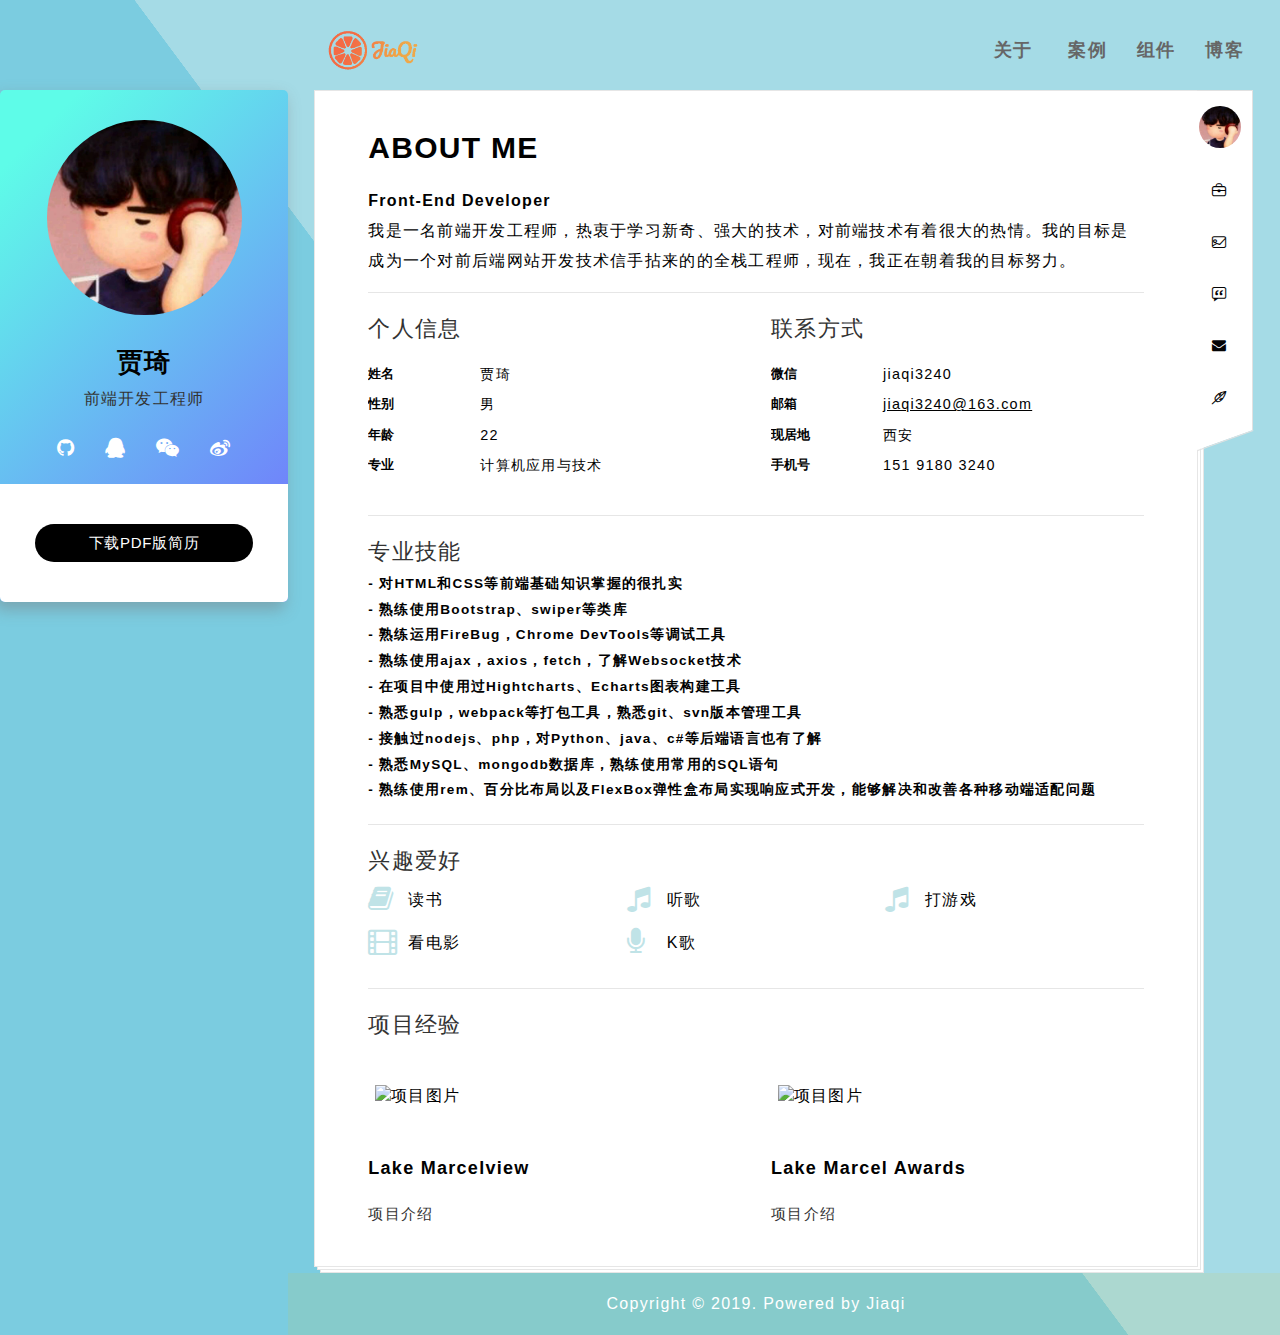
==== index.html @ e9868c12 "first commit" ====
<!DOCTYPE html>
<html lang="en" class="ace ace-card-on ace-tab-nav-on ace-main-nav-on ace-sidebar-on" data-theme-color="#c0e3e7">

<head>
  <meta charset="utf-8">
  <meta http-equiv="X-UA-Compatible" content="IE=edge">
  <meta name="viewport" content="width=device-width, initial-scale=1">
  <title>HomePage</title>
  <meta name="description" content="个人网站">
  <link rel="shortcut icon" href="./img/favicon.ico">


  <!-- Icon Fonts -->
  <link href="fonts/icomoon/style.css" rel="stylesheet">
  <link rel="stylesheet" href="./css/font-awesome.min.css">

  <!-- Styles -->
  <!-- <link href="js/plugins/highlight/solarized-light.css" rel="stylesheet"> -->
  <link href="./css/style.css" rel="stylesheet">

  <!-- Modernizer -->
  <!-- <script type="text/javascript" src="js/vendor/modernizr-3.3.1.min.js"></script> -->
</head>

<body>
  <div class="ace-wrapper">
    <header id="ace-header" class="ace-container-shift ace-logo-in ace-head-boxed ace-nav-right">
      <div class="ace-head-inner">
        <div class="ace-head-container ace-container">
          <div class="ace-head-row">
            <div id="ace-head-col1" class="ace-head-col text-left fontw">
              <a id="ace-logo" class="ace-logo" href="index.html">
                <img src="img/logoko-ora.png" alt="ace resume">
              </a>
            </div>

            <div id="ace-head-col2" class="ace-head-col text-right">
              <div class="ace-nav-container ace-container hidden-sm hidden-xs">
                <nav id="ace-main-nav">
                  <ul class="clear-list">
                    <li><a href="index.html">关于</a></li>
                    <li><a href="##">案例</a>
                    <li><a href="##">组件</a>
                    <li><a href="https://jiaiqi.github.io">博客</a></li>
                  </ul>
                </nav>
              </div>
            </div>

            <!-- <div id="ace-head-col3" class="ace-head-col text-right">
              <button id="ace-sidebar-btn" class="btn btn-icon btn-light btn-shade">
                <span class="ace-icon ace-icon-side-bar-icon"></span>
              </button>
            </div> -->
          </div>
        </div><!-- .ace-container -->
      </div><!-- .ace-head-inner -->
    </header><!-- #ace-header -->


    <article id="ace-card" class="ace-card bg-primary">
      <div class="ace-card-inner text-center">
        <img class="avatar avatar-195" src="img/uploads/avatar/avatar.jpg" width="195" height="195" alt="头像">
        <h1>贾琦</h1>
        <p class="text-muted">前端开发工程师</p>
        <ul class="ace-social clear-list">
          <li><a><i class="fa fa-github fa-lg"></i></a></li>
          <li><a><i class="fa fa-qq fa-lg"></i></a></li>
          <li><a><i class="fa fa-weixin fa-lg"></i></a></li>

          <li><a><i class="fa fa-weibo fa-lg"></i></a></li>
        </ul>
      </div>

      <footer class="ace-card-footer">
        <a class="btn btn-lg btn-block btn-thin btn-upper " href="#">下载PDF版简历</a>
      </footer>
    </article><!-- #ace-card -->

    <div id="ace-content" class="ace-container-shift">
      <div class="ace-container">
        <div id="ace-nav-wrap" class="hidden-sm hidden-xs">
          <div class="ace-nav-cont">
            <div id="ace-nav-scroll">
              <nav id="ace-nav" class="ace-nav">
                <ul class="clear-list">
                  <li>
                    <a href="index.html" data-tooltip="Home"><img class="avatar avatar-42"
                        src="img/uploads/avatar/avatar.jpg" alt=""></a>
                  </li>
                  <li>
                    <a href="experience.html" data-tooltip="Experience"><span
                        class="ace-icon ace-icon-experience"></span></a>
                  </li>
                  <li>
                    <a href="portfolio.html" data-tooltip="Portfolio"><span
                        class="ace-icon ace-icon-portfolio"></span></a>
                  </li>
                  <li>
                    <a href="testimonials.html" data-tooltip="References"><span
                        class="ace-icon ace-icon-references"></span></a>
                  </li>
                  <li>
                    <a href="contact.html" data-tooltip="Contact"><span class="ace-icon ace-icon-contact"></span></a>
                  </li>
                  <li>
                    <a href="category.html" data-tooltip="Blog"><span class="ace-icon ace-icon-blog"></span></a>
                  </li>
                </ul>
              </nav>
            </div>

            <div id="ace-nav-tools" class="hidden">
              <span class="ace-icon ace-icon-dots-three-horizontal"></span>

              <button id="ace-nav-arrow" class="clear-btn">
                <span class="ace-icon ace-icon-chevron-thin-down"></span>
              </button>
            </div>
          </div>
          <div class="ace-nav-btm"></div>
        </div><!-- .ace-nav-wrap -->

        <div class="ace-paper-stock">
          <main class="ace-paper clearfix">
            <div class="ace-paper-cont clear-mrg">

              <!-- START: PAGE CONTENT -->
              <div class="padd-box clear-mrg">
                <section class="section brd-btm">
                  <div class="row">
                    <div class="col-sm-12 clear-mrg text-box">
                      <h2 class="title-lg text-upper">About Me</h2>

                      <p><b>Front-End Developer</b><br>
                        我是一名前端开发工程师，热衷于学习新奇、强大的技术，对前端技术有着很大的热情。我的目标是成为一个对前后端网站开发技术信手拈来的的全栈工程师，现在，我正在朝着我的目标努力。</p>

                      <!-- <p class="text-right">
                        <img src="img/uploads/signature.png" alt="">
                    </p> -->
                    </div>
                  </div>
                </section><!-- .section -->

                <section class="section brd-btm">
                  <div class="row">
                    <div class="col-sm-6 ">
                      <h2 class="title-thin text-muted">个人信息</h2>
                      <dl class="dl-horizontal clear-mrg">
                        <dt class="text-upper">姓名</dt>
                        <dd>贾琦</dd>
                        <dt class="text-upper">性别</dt>
                        <dd>男</dd>
                        <dt class="text-upper">年龄</dt>
                        <dd>22</dd>
                        <dt class="text-upper">专业</dt>
                        <dd>计算机应用与技术</dd>
                      </dl>
                    </div><!-- .col-sm-6 -->
                    <div class="col-sm-6 clear-mrg">
                      <h2 class="title-thin text-muted">联系方式</h2>
                      <dl class="dl-horizontal clear-mrg">
                        <dt class="text-upper">微信</dt>
                        <dd>jiaqi3240</dd>
                        <dt class="text-upper">邮箱</dt>
                        <dd><a href="mailto:jiaqi3240@163.com">jiaqi3240@163.com</a></dd>
                        <dt class="text-upper">现居地</dt>
                        <dd>西安</dd>
                        <dt class="text-upper">手机号</dt>
                        <dd>151 9180 3240</dd>
                      </dl>
                    </div>
                  </div><!-- .row -->
                </section><!-- .section -->

                <section class="section brd-btm">
                  <div class="row">
                    <div class="col-sm-12 clear-mrg">
                      <h2 class="title-thin text-muted">专业技能</h2>
                      <div class="row">
                        <div class="col-xs-12">
                          <strong class="progress-title">- 对HTML和CSS等前端基础知识掌握的很扎实</strong>
                        </div><!-- .col-xs-4 -->
                        <div class="col-xs-12">
                          <strong class="progress-title">- 熟练使用Bootstrap、swiper等类库</strong>
                        </div><!-- .col-xs-4 -->
                        <div class="col-xs-12">
                          <strong class="progress-title">- 熟练运用FireBug，Chrome DevTools等调试工具</strong>
                        </div><!-- .col-xs-4 -->
                        <div class="col-xs-12">
                          <strong class="progress-title">- 熟练使用ajax，axios，fetch，了解Websocket技术</strong>
                        </div><!-- .col-xs-4 -->
                        <div class="col-xs-12">
                          <strong class="progress-title">- 在项目中使用过Hightcharts、Echarts图表构建工具</strong>
                        </div><!-- .col-xs-4 -->
                        <div class="col-xs-12">
                          <strong class="progress-title">- 熟悉gulp，webpack等打包工具，熟悉git、svn版本管理工具</strong>
                        </div><!-- .col-xs-4 -->
                        <div class="col-xs-12">
                          <strong class="progress-title">- 接触过nodejs、php，对Python、java、c#等后端语言也有了解</strong>
                        </div><!-- .col-xs-4 -->
                        <div class="col-xs-12">
                          <strong class="progress-title">- 熟悉MySQL、mongodb数据库，熟练使用常用的SQL语句</strong>
                        </div><!-- .col-xs-4 -->
                        <div class="col-xs-12">
                          <strong class="progress-title">- 熟练使用rem、百分比布局以及FlexBox弹性盒布局实现响应式开发，能够解决和改善各种移动端适配问题</strong>
                        </div><!-- .col-xs-4 -->

                      </div><!-- .row -->
                    </div><!-- .col-sm-6 -->
                </section><!-- .section -->

                <section class="section brd-btm">
                  <div class="row">
                    <div class="col-sm-12 clear-mrg">
                      <h2 class="title-thin text-muted">兴趣爱好</h2>
                      <ul class="icon-list icon-list-col3 clearfix">
                        <li><i class="fa fa-book" aria-hidden="true"></i> 读书</li>
                        <li><i class="fa fa-music" aria-hidden="true"></i>听歌</li>
                        <li><i class="fa fa-music" aria-hidden="true"></i>打游戏</li>
                        <li><i class="fa fa-film" aria-hidden="true"></i>看电影</li>
                        <li><i class="fa fa-microphone" aria-hidden="true"></i>K歌</li>
                      </ul>
                    </div>
                  </div>
                </section><!-- .section -->
                <section class="section">
                  <h2 class="title-thin text-muted">项目经验</h2>
                  <div class="row">
                    <div class="col-sm-6 clear-mrg">
                      <div class="award-box">
                        <figure class="award-img">
                          <img src="" alt="项目图片">
                        </figure>
                        <h3 class="award-title">Lake Marcelview</h3>
                        <div class="award-text text-muted clear-mrg">
                          <p>项目介绍</p>
                        </div>
                      </div>
                    </div><!-- .col-sm-6 -->
                    <div class="col-sm-6 clear-mrg">
                      <div class="award-box">
                        <figure class="award-img">
                          <img src="" alt="项目图片">
                        </figure>

                        <h3 class="award-title">Lake Marcel Awards</h3>

                        <div class="award-text text-muted clear-mrg">
                          <p>项目介绍</p>
                        </div>
                      </div>
                    </div><!-- .col-sm-6 -->
                  </div><!-- .row -->
                </section><!-- .section -->
              </div><!-- .padd-box -->
              <!-- END: PAGE CONTENT -->

            </div><!-- .ace-paper-cont -->
          </main><!-- .ace-paper -->
        </div><!-- .ace-paper-stock -->

      </div><!-- .ace-container -->
    </div><!-- #ace-content -->

    <footer id="ace-footer" class="ace-container-shift">
      <div class="ace-container">
        <div class="ace-footer-cont clear-mrg">
          <p class="text-center">Copyright &copy; 2019. Powered by Jiaqi</p>
        </div>
      </div><!-- .ace-container -->
    </footer><!-- #ace-footer -->

  </div><!-- .ace-wrapper -->
</body>

</html>
---- fonts/icomoon/style.css ----
@font-face {
  font-family: 'icomoon';
  src:
    url('fonts/icomoon.ttf?ngfxmq') format('truetype'),
    url('fonts/icomoon.woff?ngfxmq') format('woff'),
    url('fonts/icomoon.svg?ngfxmq#icomoon') format('svg');
  font-weight: normal;
  font-style: normal;
}

.ace-icon {
  /* use !important to prevent issues with browser extensions that change fonts */
  font-family: 'icomoon' !important;
  speak: none;
  font-style: normal;
  font-weight: normal;
  font-variant: normal;
  text-transform: none;
  line-height: 1;

  /* Better Font Rendering =========== */
  -webkit-font-smoothing: antialiased;
  -moz-osx-font-smoothing: grayscale;
}

.ace-icon-quote:before {
  content: "\e90a";
}
.ace-icon-side-bar-icon:before {
  content: "\e900";
}
.ace-icon-references:before {
  content: "\e901";
}
.ace-icon-portfolio:before {
  content: "\e902";
}
.ace-icon-experience:before {
  content: "\e903";
}
.ace-icon-contact:before {
  content: "\e904";
}
.ace-icon-blog:before {
  content: "\e905";
}
.ace-icon-arrow-page-up:before {
  content: "\e906";
}
.ace-icon-about:before {
  content: "\e907";
}
.ace-icon-chevron-thin-down:before {
  content: "\e908";
}
.ace-icon-dots-three-horizontal:before {
  content: "\e909";
}
.ace-icon-asterisk:before {
  content: "\f069";
}
.ace-icon-plus:before {
  content: "\f067";
}
.ace-icon-question:before {
  content: "\f128";
}
.ace-icon-minus:before {
  content: "\f068";
}
.ace-icon-glass:before {
  content: "\f000";
}
.ace-icon-music:before {
  content: "\f001";
}
.ace-icon-search:before {
  content: "\f002";
}
.ace-icon-envelope-o:before {
  content: "\f003";
}
.ace-icon-heart:before {
  content: "\f004";
}
.ace-icon-star:before {
  content: "\f005";
}
.ace-icon-star-o:before {
  content: "\f006";
}
.ace-icon-user:before {
  content: "\f007";
}
.ace-icon-film:before {
  content: "\f008";
}
.ace-icon-th-large:before {
  content: "\f009";
}
.ace-icon-th:before {
  content: "\f00a";
}
.ace-icon-th-list:before {
  content: "\f00b";
}
.ace-icon-check:before {
  content: "\f00c";
}
.ace-icon-close:before {
  content: "\f00d";
}
.ace-icon-search-plus:before {
  content: "\f00e";
}
.ace-icon-search-minus:before {
  content: "\f010";
}
.ace-icon-power-off:before {
  content: "\f011";
}
.ace-icon-signal:before {
  content: "\f012";
}
.ace-icon-gear:before {
  content: "\f013";
}
.ace-icon-trash-o:before {
  content: "\f014";
}
.ace-icon-home:before {
  content: "\f015";
}
.ace-icon-file-o:before {
  content: "\f016";
}
.ace-icon-clock-o:before {
  content: "\f017";
}
.ace-icon-road:before {
  content: "\f018";
}
.ace-icon-download:before {
  content: "\f019";
}
.ace-icon-arrow-circle-o-down:before {
  content: "\f01a";
}
.ace-icon-arrow-circle-o-up:before {
  content: "\f01b";
}
.ace-icon-inbox:before {
  content: "\f01c";
}
.ace-icon-play-circle-o:before {
  content: "\f01d";
}
.ace-icon-repeat:before {
  content: "\f01e";
}
.ace-icon-refresh:before {
  content: "\f021";
}
.ace-icon-list-alt:before {
  content: "\f022";
}
.ace-icon-lock:before {
  content: "\f023";
}
.ace-icon-flag:before {
  content: "\f024";
}
.ace-icon-headphones:before {
  content: "\f025";
}
.ace-icon-volume-off:before {
  content: "\f026";
}
.ace-icon-volume-down:before {
  content: "\f027";
}
.ace-icon-volume-up:before {
  content: "\f028";
}
.ace-icon-qrcode:before {
  content: "\f029";
}
.ace-icon-barcode:before {
  content: "\f02a";
}
.ace-icon-tag:before {
  content: "\f02b";
}
.ace-icon-tags:before {
  content: "\f02c";
}
.ace-icon-book:before {
  content: "\f02d";
}
.ace-icon-bookmark:before {
  content: "\f02e";
}
.ace-icon-print:before {
  content: "\f02f";
}
.ace-icon-camera:before {
  content: "\f030";
}
.ace-icon-font:before {
  content: "\f031";
}
.ace-icon-bold:before {
  content: "\f032";
}
.ace-icon-italic:before {
  content: "\f033";
}
.ace-icon-text-height:before {
  content: "\f034";
}
.ace-icon-text-width:before {
  content: "\f035";
}
.ace-icon-align-left:before {
  content: "\f036";
}
.ace-icon-align-center:before {
  content: "\f037";
}
.ace-icon-align-right:before {
  content: "\f038";
}
.ace-icon-align-justify:before {
  content: "\f039";
}
.ace-icon-list:before {
  content: "\f03a";
}
.ace-icon-dedent:before {
  content: "\f03b";
}
.ace-icon-outdent:before {
  content: "\f03b";
}
.ace-icon-indent:before {
  content: "\f03c";
}
.ace-icon-video-camera:before {
  content: "\f03d";
}
.ace-icon-image:before {
  content: "\f03e";
}
.ace-icon-pencil:before {
  content: "\f040";
}
.ace-icon-map-marker:before {
  content: "\f041";
}
.ace-icon-adjust:before {
  content: "\f042";
}
.ace-icon-tint:before {
  content: "\f043";
}
.ace-icon-edit:before {
  content: "\f044";
}
.ace-icon-share-square-o:before {
  content: "\f045";
}
.ace-icon-check-square-o:before {
  content: "\f046";
}
.ace-icon-arrows:before {
  content: "\f047";
}
.ace-icon-step-backward:before {
  content: "\f048";
}
.ace-icon-fast-backward:before {
  content: "\f049";
}
.ace-icon-backward:before {
  content: "\f04a";
}
.ace-icon-play:before {
  content: "\f04b";
}
.ace-icon-pause:before {
  content: "\f04c";
}
.ace-icon-stop:before {
  content: "\f04d";
}
.ace-icon-forward:before {
  content: "\f04e";
}
.ace-icon-fast-forward:before {
  content: "\f050";
}
.ace-icon-step-forward:before {
  content: "\f051";
}
.ace-icon-eject:before {
  content: "\f052";
}
.ace-icon-chevron-left:before {
  content: "\f053";
}
.ace-icon-chevron-right:before {
  content: "\f054";
}
.ace-icon-plus-circle:before {
  content: "\f055";
}
.ace-icon-minus-circle:before {
  content: "\f056";
}
.ace-icon-times-circle:before {
  content: "\f057";
}
.ace-icon-check-circle:before {
  content: "\f058";
}
.ace-icon-question-circle:before {
  content: "\f059";
}
.ace-icon-info-circle:before {
  content: "\f05a";
}
.ace-icon-crosshairs:before {
  content: "\f05b";
}
.ace-icon-times-circle-o:before {
  content: "\f05c";
}
.ace-icon-check-circle-o:before {
  content: "\f05d";
}
.ace-icon-ban:before {
  content: "\f05e";
}
.ace-icon-arrow-left:before {
  content: "\f060";
}
.ace-icon-arrow-right:before {
  content: "\f061";
}
.ace-icon-arrow-up:before {
  content: "\f062";
}
.ace-icon-arrow-down:before {
  content: "\f063";
}
.ace-icon-mail-forward:before {
  content: "\f064";
}
.ace-icon-expand:before {
  content: "\f065";
}
.ace-icon-compress:before {
  content: "\f066";
}
.ace-icon-exclamation-circle:before {
  content: "\f06a";
}
.ace-icon-gift:before {
  content: "\f06b";
}
.ace-icon-leaf:before {
  content: "\f06c";
}
.ace-icon-fire:before {
  content: "\f06d";
}
.ace-icon-eye:before {
  content: "\f06e";
}
.ace-icon-eye-slash:before {
  content: "\f070";
}
.ace-icon-warning:before {
  content: "\f071";
}
.ace-icon-plane:before {
  content: "\f072";
}
.ace-icon-calendar:before {
  content: "\f073";
}
.ace-icon-random:before {
  content: "\f074";
}
.ace-icon-comment:before {
  content: "\f075";
}
.ace-icon-magnet:before {
  content: "\f076";
}
.ace-icon-chevron-up:before {
  content: "\f077";
}
.ace-icon-chevron-down:before {
  content: "\f078";
}
.ace-icon-retweet:before {
  content: "\f079";
}
.ace-icon-shopping-cart:before {
  content: "\f07a";
}
.ace-icon-folder:before {
  content: "\f07b";
}
.ace-icon-folder-open:before {
  content: "\f07c";
}
.ace-icon-arrows-v:before {
  content: "\f07d";
}
.ace-icon-arrows-h:before {
  content: "\f07e";
}
.ace-icon-bar-chart:before {
  content: "\f080";
}
.ace-icon-twitter-square:before {
  content: "\f081";
}
.ace-icon-facebook-square:before {
  content: "\f082";
}
.ace-icon-camera-retro:before {
  content: "\f083";
}
.ace-icon-key:before {
  content: "\f084";
}
.ace-icon-cogs:before {
  content: "\f085";
}
.ace-icon-comments:before {
  content: "\f086";
}
.ace-icon-thumbs-o-up:before {
  content: "\f087";
}
.ace-icon-thumbs-o-down:before {
  content: "\f088";
}
.ace-icon-star-half:before {
  content: "\f089";
}
.ace-icon-heart-o:before {
  content: "\f08a";
}
.ace-icon-sign-out:before {
  content: "\f08b";
}
.ace-icon-linkedin-square:before {
  content: "\f08c";
}
.ace-icon-thumb-tack:before {
  content: "\f08d";
}
.ace-icon-external-link:before {
  content: "\f08e";
}
.ace-icon-sign-in:before {
  content: "\f090";
}
.ace-icon-trophy:before {
  content: "\f091";
}
.ace-icon-github-square:before {
  content: "\f092";
}
.ace-icon-upload:before {
  content: "\f093";
}
.ace-icon-lemon-o:before {
  content: "\f094";
}
.ace-icon-phone:before {
  content: "\f095";
}
.ace-icon-square-o:before {
  content: "\f096";
}
.ace-icon-bookmark-o:before {
  content: "\f097";
}
.ace-icon-phone-square:before {
  content: "\f098";
}
.ace-icon-twitter:before {
  content: "\f099";
}
.ace-icon-facebook:before {
  content: "\f09a";
}
.ace-icon-github:before {
  content: "\f09b";
}
.ace-icon-unlock:before {
  content: "\f09c";
}
.ace-icon-credit-card:before {
  content: "\f09d";
}
.ace-icon-feed:before {
  content: "\f09e";
}
.ace-icon-rss:before {
  content: "\f09e";
}
.ace-icon-hdd-o:before {
  content: "\f0a0";
}
.ace-icon-bullhorn:before {
  content: "\f0a1";
}
.ace-icon-bell-o:before {
  content: "\f0a2";
}
.ace-icon-certificate:before {
  content: "\f0a3";
}
.ace-icon-hand-o-right:before {
  content: "\f0a4";
}
.ace-icon-hand-o-left:before {
  content: "\f0a5";
}
.ace-icon-hand-o-up:before {
  content: "\f0a6";
}
.ace-icon-hand-o-down:before {
  content: "\f0a7";
}
.ace-icon-arrow-circle-left:before {
  content: "\f0a8";
}
.ace-icon-arrow-circle-right:before {
  content: "\f0a9";
}
.ace-icon-arrow-circle-up:before {
  content: "\f0aa";
}
.ace-icon-arrow-circle-down:before {
  content: "\f0ab";
}
.ace-icon-globe:before {
  content: "\f0ac";
}
.ace-icon-wrench:before {
  content: "\f0ad";
}
.ace-icon-tasks:before {
  content: "\f0ae";
}
.ace-icon-filter:before {
  content: "\f0b0";
}
.ace-icon-briefcase:before {
  content: "\f0b1";
}
.ace-icon-arrows-alt:before {
  content: "\f0b2";
}
.ace-icon-group:before {
  content: "\f0c0";
}
.ace-icon-chain:before {
  content: "\f0c1";
}
.ace-icon-cloud:before {
  content: "\f0c2";
}
.ace-icon-flask:before {
  content: "\f0c3";
}
.ace-icon-cut:before {
  content: "\f0c4";
}
.ace-icon-copy:before {
  content: "\f0c5";
}
.ace-icon-paperclip:before {
  content: "\f0c6";
}
.ace-icon-save:before {
  content: "\f0c7";
}
.ace-icon-square:before {
  content: "\f0c8";
}
.ace-icon-bars:before {
  content: "\f0c9";
}
.ace-icon-list-ul:before {
  content: "\f0ca";
}
.ace-icon-list-ol:before {
  content: "\f0cb";
}
.ace-icon-strikethrough:before {
  content: "\f0cc";
}
.ace-icon-underline:before {
  content: "\f0cd";
}
.ace-icon-table:before {
  content: "\f0ce";
}
.ace-icon-magic:before {
  content: "\f0d0";
}
.ace-icon-truck:before {
  content: "\f0d1";
}
.ace-icon-pinterest:before {
  content: "\f0d2";
}
.ace-icon-pinterest-square:before {
  content: "\f0d3";
}
.ace-icon-google-plus-square:before {
  content: "\f0d4";
}
.ace-icon-google-plus:before {
  content: "\f0d5";
}
.ace-icon-money:before {
  content: "\f0d6";
}
.ace-icon-caret-down:before {
  content: "\f0d7";
}
.ace-icon-caret-up:before {
  content: "\f0d8";
}
.ace-icon-caret-left:before {
  content: "\f0d9";
}
.ace-icon-caret-right:before {
  content: "\f0da";
}
.ace-icon-columns:before {
  content: "\f0db";
}
.ace-icon-sort:before {
  content: "\f0dc";
}
.ace-icon-sort-down:before {
  content: "\f0dd";
}
.ace-icon-sort-asc:before {
  content: "\f0de";
}
.ace-icon-sort-up:before {
  content: "\f0de";
}
.ace-icon-envelope:before {
  content: "\f0e0";
}
.ace-icon-linkedin:before {
  content: "\f0e1";
}
.ace-icon-rotate-left:before {
  content: "\f0e2";
}
.ace-icon-gavel:before {
  content: "\f0e3";
}
.ace-icon-dashboard:before {
  content: "\f0e4";
}
.ace-icon-comment-o:before {
  content: "\f0e5";
}
.ace-icon-comments-o:before {
  content: "\f0e6";
}
.ace-icon-flash:before {
  content: "\f0e7";
}
.ace-icon-sitemap:before {
  content: "\f0e8";
}
.ace-icon-umbrella:before {
  content: "\f0e9";
}
.ace-icon-clipboard:before {
  content: "\f0ea";
}
.ace-icon-paste:before {
  content: "\f0ea";
}
.ace-icon-lightbulb-o:before {
  content: "\f0eb";
}
.ace-icon-exchange:before {
  content: "\f0ec";
}
.ace-icon-cloud-download:before {
  content: "\f0ed";
}
.ace-icon-cloud-upload:before {
  content: "\f0ee";
}
.ace-icon-user-md:before {
  content: "\f0f0";
}
.ace-icon-stethoscope:before {
  content: "\f0f1";
}
.ace-icon-suitcase:before {
  content: "\f0f2";
}
.ace-icon-bell:before {
  content: "\f0f3";
}
.ace-icon-coffee:before {
  content: "\f0f4";
}
.ace-icon-cutlery:before {
  content: "\f0f5";
}
.ace-icon-file-text-o:before {
  content: "\f0f6";
}
.ace-icon-building-o:before {
  content: "\f0f7";
}
.ace-icon-hospital-o:before {
  content: "\f0f8";
}
.ace-icon-ambulance:before {
  content: "\f0f9";
}
.ace-icon-medkit:before {
  content: "\f0fa";
}
.ace-icon-fighter-jet:before {
  content: "\f0fb";
}
.ace-icon-beer:before {
  content: "\f0fc";
}
.ace-icon-h-square:before {
  content: "\f0fd";
}
.ace-icon-plus-square:before {
  content: "\f0fe";
}
.ace-icon-angle-double-left:before {
  content: "\f100";
}
.ace-icon-angle-double-right:before {
  content: "\f101";
}
.ace-icon-angle-double-up:before {
  content: "\f102";
}
.ace-icon-angle-double-down:before {
  content: "\f103";
}
.ace-icon-angle-left:before {
  content: "\f104";
}
.ace-icon-angle-right:before {
  content: "\f105";
}
.ace-icon-angle-up:before {
  content: "\f106";
}
.ace-icon-angle-down:before {
  content: "\f107";
}
.ace-icon-desktop:before {
  content: "\f108";
}
.ace-icon-laptop:before {
  content: "\f109";
}
.ace-icon-tablet:before {
  content: "\f10a";
}
.ace-icon-mobile:before {
  content: "\f10b";
}
.ace-icon-mobile-phone:before {
  content: "\f10b";
}
.ace-icon-circle-o:before {
  content: "\f10c";
}
.ace-icon-quote-left:before {
  content: "\f10d";
}
.ace-icon-quote-right:before {
  content: "\f10e";
}
.ace-icon-spinner:before {
  content: "\f110";
}
.ace-icon-circle:before {
  content: "\f111";
}
.ace-icon-mail-reply:before {
  content: "\f112";
}
.ace-icon-reply:before {
  content: "\f112";
}
.ace-icon-github-alt:before {
  content: "\f113";
}
.ace-icon-folder-o:before {
  content: "\f114";
}
.ace-icon-folder-open-o:before {
  content: "\f115";
}
.ace-icon-smile-o:before {
  content: "\f118";
}
.ace-icon-frown-o:before {
  content: "\f119";
}
.ace-icon-meh-o:before {
  content: "\f11a";
}
.ace-icon-gamepad:before {
  content: "\f11b";
}
.ace-icon-keyboard-o:before {
  content: "\f11c";
}
.ace-icon-flag-o:before {
  content: "\f11d";
}
.ace-icon-flag-checkered:before {
  content: "\f11e";
}
.ace-icon-terminal:before {
  content: "\f120";
}
.ace-icon-code:before {
  content: "\f121";
}
.ace-icon-mail-reply-all:before {
  content: "\f122";
}
.ace-icon-star-half-empty:before {
  content: "\f123";
}
.ace-icon-location-arrow:before {
  content: "\f124";
}
.ace-icon-crop:before {
  content: "\f125";
}
.ace-icon-code-fork:before {
  content: "\f126";
}
.ace-icon-chain-broken:before {
  content: "\f127";
}
.ace-icon-info:before {
  content: "\f129";
}
.ace-icon-exclamation:before {
  content: "\f12a";
}
.ace-icon-superscript:before {
  content: "\f12b";
}
.ace-icon-subscript:before {
  content: "\f12c";
}
.ace-icon-eraser:before {
  content: "\f12d";
}
.ace-icon-puzzle-piece:before {
  content: "\f12e";
}
.ace-icon-microphone:before {
  content: "\f130";
}
.ace-icon-microphone-slash:before {
  content: "\f131";
}
.ace-icon-shield:before {
  content: "\f132";
}
.ace-icon-calendar-o:before {
  content: "\f133";
}
.ace-icon-fire-extinguisher:before {
  content: "\f134";
}
.ace-icon-rocket:before {
  content: "\f135";
}
.ace-icon-maxcdn:before {
  content: "\f136";
}
.ace-icon-chevron-circle-left:before {
  content: "\f137";
}
.ace-icon-chevron-circle-right:before {
  content: "\f138";
}
.ace-icon-chevron-circle-up:before {
  content: "\f139";
}
.ace-icon-chevron-circle-down:before {
  content: "\f13a";
}
.ace-icon-html5:before {
  content: "\f13b";
}
.ace-icon-css3:before {
  content: "\f13c";
}
.ace-icon-anchor:before {
  content: "\f13d";
}
.ace-icon-unlock-alt:before {
  content: "\f13e";
}
.ace-icon-bullseye:before {
  content: "\f140";
}
.ace-icon-ellipsis-h:before {
  content: "\f141";
}
.ace-icon-ellipsis-v:before {
  content: "\f142";
}
.ace-icon-rss-square:before {
  content: "\f143";
}
.ace-icon-play-circle:before {
  content: "\f144";
}
.ace-icon-ticket:before {
  content: "\f145";
}
.ace-icon-minus-square:before {
  content: "\f146";
}
.ace-icon-minus-square-o:before {
  content: "\f147";
}
.ace-icon-level-up:before {
  content: "\f148";
}
.ace-icon-level-down:before {
  content: "\f149";
}
.ace-icon-check-square:before {
  content: "\f14a";
}
.ace-icon-pencil-square:before {
  content: "\f14b";
}
.ace-icon-external-link-square:before {
  content: "\f14c";
}
.ace-icon-share-square:before {
  content: "\f14d";
}
.ace-icon-compass:before {
  content: "\f14e";
}
.ace-icon-caret-square-o-down:before {
  content: "\f150";
}
.ace-icon-toggle-down:before {
  content: "\f150";
}
.ace-icon-caret-square-o-up:before {
  content: "\f151";
}
.ace-icon-caret-square-o-right:before {
  content: "\f152";
}
.ace-icon-euro:before {
  content: "\f153";
}
.ace-icon-gbp:before {
  content: "\f154";
}
.ace-icon-dollar:before {
  content: "\f155";
}
.ace-icon-rupee:before {
  content: "\f156";
}
.ace-icon-cny:before {
  content: "\f157";
}
.ace-icon-rouble:before {
  content: "\f158";
}
.ace-icon-rub:before {
  content: "\f158";
}
.ace-icon-ruble:before {
  content: "\f158";
}
.ace-icon-won:before {
  content: "\f159";
}
.ace-icon-bitcoin:before {
  content: "\f15a";
}
.ace-icon-btc:before {
  content: "\f15a";
}
.ace-icon-file:before {
  content: "\f15b";
}
.ace-icon-file-text:before {
  content: "\f15c";
}
.ace-icon-sort-alpha-asc:before {
  content: "\f15d";
}
.ace-icon-sort-alpha-desc:before {
  content: "\f15e";
}
.ace-icon-sort-amount-asc:before {
  content: "\f160";
}
.ace-icon-sort-amount-desc:before {
  content: "\f161";
}
.ace-icon-sort-numeric-asc:before {
  content: "\f162";
}
.ace-icon-sort-numeric-desc:before {
  content: "\f163";
}
.ace-icon-thumbs-up:before {
  content: "\f164";
}
.ace-icon-thumbs-down:before {
  content: "\f165";
}
.ace-icon-youtube-square:before {
  content: "\f166";
}
.ace-icon-youtube:before {
  content: "\f167";
}
.ace-icon-xing:before {
  content: "\f168";
}
.ace-icon-xing-square:before {
  content: "\f169";
}
.ace-icon-youtube-play:before {
  content: "\f16a";
}
.ace-icon-dropbox:before {
  content: "\f16b";
}
.ace-icon-stack-overflow:before {
  content: "\f16c";
}
.ace-icon-instagram:before {
  content: "\f16d";
}
.ace-icon-flickr:before {
  content: "\f16e";
}
.ace-icon-adn:before {
  content: "\f170";
}
.ace-icon-bitbucket:before {
  content: "\f171";
}
.ace-icon-bitbucket-square:before {
  content: "\f172";
}
.ace-icon-tumblr:before {
  content: "\f173";
}
.ace-icon-tumblr-square:before {
  content: "\f174";
}
.ace-icon-long-arrow-down:before {
  content: "\f175";
}
.ace-icon-long-arrow-up:before {
  content: "\f176";
}
.ace-icon-long-arrow-left:before {
  content: "\f177";
}
.ace-icon-long-arrow-right:before {
  content: "\f178";
}
.ace-icon-apple:before {
  content: "\f179";
}
.ace-icon-windows:before {
  content: "\f17a";
}
.ace-icon-android:before {
  content: "\f17b";
}
.ace-icon-linux:before {
  content: "\f17c";
}
.ace-icon-dribbble:before {
  content: "\f17d";
}
.ace-icon-skype:before {
  content: "\f17e";
}
.ace-icon-foursquare:before {
  content: "\f180";
}
.ace-icon-trello:before {
  content: "\f181";
}
.ace-icon-female:before {
  content: "\f182";
}
.ace-icon-male:before {
  content: "\f183";
}
.ace-icon-gratipay:before {
  content: "\f184";
}
.ace-icon-sun-o:before {
  content: "\f185";
}
.ace-icon-moon-o:before {
  content: "\f186";
}
.ace-icon-archive:before {
  content: "\f187";
}
.ace-icon-bug:before {
  content: "\f188";
}
.ace-icon-vk:before {
  content: "\f189";
}
.ace-icon-weibo:before {
  content: "\f18a";
}
.ace-icon-renren:before {
  content: "\f18b";
}
.ace-icon-pagelines:before {
  content: "\f18c";
}
.ace-icon-stack-exchange:before {
  content: "\f18d";
}
.ace-icon-arrow-circle-o-right:before {
  content: "\f18e";
}
.ace-icon-arrow-circle-o-left:before {
  content: "\f190";
}
.ace-icon-toggle-left:before {
  content: "\f191";
}
.ace-icon-dot-circle-o:before {
  content: "\f192";
}
.ace-icon-wheelchair:before {
  content: "\f193";
}
.ace-icon-vimeo-square:before {
  content: "\f194";
}
.ace-icon-try:before {
  content: "\f195";
}
.ace-icon-plus-square-o:before {
  content: "\f196";
}
.ace-icon-space-shuttle:before {
  content: "\f197";
}
.ace-icon-slack:before {
  content: "\f198";
}
.ace-icon-envelope-square:before {
  content: "\f199";
}
.ace-icon-wordpress:before {
  content: "\f19a";
}
.ace-icon-openid:before {
  content: "\f19b";
}
.ace-icon-bank:before {
  content: "\f19c";
}
.ace-icon-graduation-cap:before {
  content: "\f19d";
}
.ace-icon-yahoo:before {
  content: "\f19e";
}
.ace-icon-google:before {
  content: "\f1a0";
}
.ace-icon-reddit:before {
  content: "\f1a1";
}
.ace-icon-reddit-square:before {
  content: "\f1a2";
}
.ace-icon-stumbleupon-circle:before {
  content: "\f1a3";
}
.ace-icon-stumbleupon:before {
  content: "\f1a4";
}
.ace-icon-delicious:before {
  content: "\f1a5";
}
.ace-icon-digg:before {
  content: "\f1a6";
}
.ace-icon-pied-piper-pp:before {
  content: "\f1a7";
}
.ace-icon-pied-piper-alt:before {
  content: "\f1a8";
}
.ace-icon-drupal:before {
  content: "\f1a9";
}
.ace-icon-joomla:before {
  content: "\f1aa";
}
.ace-icon-language:before {
  content: "\f1ab";
}
.ace-icon-fax:before {
  content: "\f1ac";
}
.ace-icon-building:before {
  content: "\f1ad";
}
.ace-icon-child:before {
  content: "\f1ae";
}
.ace-icon-paw:before {
  content: "\f1b0";
}
.ace-icon-spoon:before {
  content: "\f1b1";
}
.ace-icon-cube:before {
  content: "\f1b2";
}
.ace-icon-cubes:before {
  content: "\f1b3";
}
.ace-icon-behance:before {
  content: "\f1b4";
}
.ace-icon-behance-square:before {
  content: "\f1b5";
}
.ace-icon-steam:before {
  content: "\f1b6";
}
.ace-icon-steam-square:before {
  content: "\f1b7";
}
.ace-icon-recycle:before {
  content: "\f1b8";
}
.ace-icon-automobile:before {
  content: "\f1b9";
}
.ace-icon-car:before {
  content: "\f1b9";
}
.ace-icon-cab:before {
  content: "\f1ba";
}
.ace-icon-tree:before {
  content: "\f1bb";
}
.ace-icon-spotify:before {
  content: "\f1bc";
}
.ace-icon-deviantart:before {
  content: "\f1bd";
}
.ace-icon-soundcloud:before {
  content: "\f1be";
}
.ace-icon-database:before {
  content: "\f1c0";
}
.ace-icon-file-pdf-o:before {
  content: "\f1c1";
}
.ace-icon-file-word-o:before {
  content: "\f1c2";
}
.ace-icon-file-excel-o:before {
  content: "\f1c3";
}
.ace-icon-file-powerpoint-o:before {
  content: "\f1c4";
}
.ace-icon-file-image-o:before {
  content: "\f1c5";
}
.ace-icon-file-archive-o:before {
  content: "\f1c6";
}
.ace-icon-file-audio-o:before {
  content: "\f1c7";
}
.ace-icon-file-movie-o:before {
  content: "\f1c8";
}
.ace-icon-file-code-o:before {
  content: "\f1c9";
}
.ace-icon-vine:before {
  content: "\f1ca";
}
.ace-icon-codepen:before {
  content: "\f1cb";
}
.ace-icon-jsfiddle:before {
  content: "\f1cc";
}
.ace-icon-life-bouy:before {
  content: "\f1cd";
}
.ace-icon-circle-o-notch:before {
  content: "\f1ce";
}
.ace-icon-resistance:before {
  content: "\f1d0";
}
.ace-icon-empire:before {
  content: "\f1d1";
}
.ace-icon-git-square:before {
  content: "\f1d2";
}
.ace-icon-git:before {
  content: "\f1d3";
}
.ace-icon-hacker-news:before {
  content: "\f1d4";
}
.ace-icon-tencent-weibo:before {
  content: "\f1d5";
}
.ace-icon-qq:before {
  content: "\f1d6";
}
.ace-icon-wechat:before {
  content: "\f1d7";
}
.ace-icon-paper-plane:before {
  content: "\f1d8";
}
.ace-icon-paper-plane-o:before {
  content: "\f1d9";
}
.ace-icon-history:before {
  content: "\f1da";
}
.ace-icon-circle-thin:before {
  content: "\f1db";
}
.ace-icon-header:before {
  content: "\f1dc";
}
.ace-icon-paragraph:before {
  content: "\f1dd";
}
.ace-icon-sliders:before {
  content: "\f1de";
}
.ace-icon-share-alt:before {
  content: "\f1e0";
}
.ace-icon-share-alt-square:before {
  content: "\f1e1";
}
.ace-icon-bomb:before {
  content: "\f1e2";
}
.ace-icon-soccer-ball-o:before {
  content: "\f1e3";
}
.ace-icon-tty:before {
  content: "\f1e4";
}
.ace-icon-binoculars:before {
  content: "\f1e5";
}
.ace-icon-plug:before {
  content: "\f1e6";
}
.ace-icon-slideshare:before {
  content: "\f1e7";
}
.ace-icon-twitch:before {
  content: "\f1e8";
}
.ace-icon-yelp:before {
  content: "\f1e9";
}
.ace-icon-newspaper-o:before {
  content: "\f1ea";
}
.ace-icon-wifi:before {
  content: "\f1eb";
}
.ace-icon-calculator:before {
  content: "\f1ec";
}
.ace-icon-paypal:before {
  content: "\f1ed";
}
.ace-icon-google-wallet:before {
  content: "\f1ee";
}
.ace-icon-cc-visa:before {
  content: "\f1f0";
}
.ace-icon-cc-mastercard:before {
  content: "\f1f1";
}
.ace-icon-cc-discover:before {
  content: "\f1f2";
}
.ace-icon-cc-amex:before {
  content: "\f1f3";
}
.ace-icon-cc-paypal:before {
  content: "\f1f4";
}
.ace-icon-cc-stripe:before {
  content: "\f1f5";
}
.ace-icon-bell-slash:before {
  content: "\f1f6";
}
.ace-icon-bell-slash-o:before {
  content: "\f1f7";
}
.ace-icon-trash:before {
  content: "\f1f8";
}
.ace-icon-copyright:before {
  content: "\f1f9";
}
.ace-icon-at:before {
  content: "\f1fa";
}
.ace-icon-eyedropper:before {
  content: "\f1fb";
}
.ace-icon-paint-brush:before {
  content: "\f1fc";
}
.ace-icon-birthday-cake:before {
  content: "\f1fd";
}
.ace-icon-area-chart:before {
  content: "\f1fe";
}
.ace-icon-pie-chart:before {
  content: "\f200";
}
.ace-icon-line-chart:before {
  content: "\f201";
}
.ace-icon-lastfm:before {
  content: "\f202";
}
.ace-icon-lastfm-square:before {
  content: "\f203";
}
.ace-icon-toggle-off:before {
  content: "\f204";
}
.ace-icon-toggle-on:before {
  content: "\f205";
}
.ace-icon-bicycle:before {
  content: "\f206";
}
.ace-icon-bus:before {
  content: "\f207";
}
.ace-icon-ioxhost:before {
  content: "\f208";
}
.ace-icon-angellist:before {
  content: "\f209";
}
.ace-icon-cc:before {
  content: "\f20a";
}
.ace-icon-shekel:before {
  content: "\f20b";
}
.ace-icon-meanpath:before {
  content: "\f20c";
}
.ace-icon-buysellads:before {
  content: "\f20d";
}
.ace-icon-connectdevelop:before {
  content: "\f20e";
}
.ace-icon-dashcube:before {
  content: "\f210";
}
.ace-icon-forumbee:before {
  content: "\f211";
}
.ace-icon-leanpub:before {
  content: "\f212";
}
.ace-icon-sellsy:before {
  content: "\f213";
}
.ace-icon-shirtsinbulk:before {
  content: "\f214";
}
.ace-icon-simplybuilt:before {
  content: "\f215";
}
.ace-icon-skyatlas:before {
  content: "\f216";
}
.ace-icon-cart-plus:before {
  content: "\f217";
}
.ace-icon-cart-arrow-down:before {
  content: "\f218";
}
.ace-icon-diamond:before {
  content: "\f219";
}
.ace-icon-ship:before {
  content: "\f21a";
}
.ace-icon-user-secret:before {
  content: "\f21b";
}
.ace-icon-motorcycle:before {
  content: "\f21c";
}
.ace-icon-street-view:before {
  content: "\f21d";
}
.ace-icon-heartbeat:before {
  content: "\f21e";
}
.ace-icon-venus:before {
  content: "\f221";
}
.ace-icon-mars:before {
  content: "\f222";
}
.ace-icon-mercury:before {
  content: "\f223";
}
.ace-icon-intersex:before {
  content: "\f224";
}
.ace-icon-transgender-alt:before {
  content: "\f225";
}
.ace-icon-venus-double:before {
  content: "\f226";
}
.ace-icon-mars-double:before {
  content: "\f227";
}
.ace-icon-venus-mars:before {
  content: "\f228";
}
.ace-icon-mars-stroke:before {
  content: "\f229";
}
.ace-icon-mars-stroke-v:before {
  content: "\f22a";
}
.ace-icon-mars-stroke-h:before {
  content: "\f22b";
}
.ace-icon-neuter:before {
  content: "\f22c";
}
.ace-icon-genderless:before {
  content: "\f22d";
}
.ace-icon-facebook-official:before {
  content: "\f230";
}
.ace-icon-pinterest-p:before {
  content: "\f231";
}
.ace-icon-whatsapp:before {
  content: "\f232";
}
.ace-icon-server:before {
  content: "\f233";
}
.ace-icon-user-plus:before {
  content: "\f234";
}
.ace-icon-user-times:before {
  content: "\f235";
}
.ace-icon-bed:before {
  content: "\f236";
}
.ace-icon-hotel:before {
  content: "\f236";
}
.ace-icon-viacoin:before {
  content: "\f237";
}
.ace-icon-train:before {
  content: "\f238";
}
.ace-icon-subway:before {
  content: "\f239";
}
.ace-icon-medium:before {
  content: "\f23a";
}
.ace-icon-y-combinator:before {
  content: "\f23b";
}
.ace-icon-yc:before {
  content: "\f23b";
}
.ace-icon-optin-monster:before {
  content: "\f23c";
}
.ace-icon-opencart:before {
  content: "\f23d";
}
.ace-icon-expeditedssl:before {
  content: "\f23e";
}
.ace-icon-battery-full:before {
  content: "\f240";
}
.ace-icon-battery-three-quarters:before {
  content: "\f241";
}
.ace-icon-battery-half:before {
  content: "\f242";
}
.ace-icon-battery-quarter:before {
  content: "\f243";
}
.ace-icon-battery-empty:before {
  content: "\f244";
}
.ace-icon-mouse-pointer:before {
  content: "\f245";
}
.ace-icon-i-cursor:before {
  content: "\f246";
}
.ace-icon-object-group:before {
  content: "\f247";
}
.ace-icon-object-ungroup:before {
  content: "\f248";
}
.ace-icon-sticky-note:before {
  content: "\f249";
}
.ace-icon-sticky-note-o:before {
  content: "\f24a";
}
.ace-icon-cc-jcb:before {
  content: "\f24b";
}
.ace-icon-cc-diners-club:before {
  content: "\f24c";
}
.ace-icon-clone:before {
  content: "\f24d";
}
.ace-icon-balance-scale:before {
  content: "\f24e";
}
.ace-icon-hourglass-o:before {
  content: "\f250";
}
.ace-icon-hourglass-start:before {
  content: "\f251";
}
.ace-icon-hourglass-half:before {
  content: "\f252";
}
.ace-icon-hourglass-end:before {
  content: "\f253";
}
.ace-icon-hourglass:before {
  content: "\f254";
}
.ace-icon-hand-rock-o:before {
  content: "\f255";
}
.ace-icon-hand-stop-o:before {
  content: "\f256";
}
.ace-icon-hand-scissors-o:before {
  content: "\f257";
}
.ace-icon-hand-lizard-o:before {
  content: "\f258";
}
.ace-icon-hand-spock-o:before {
  content: "\f259";
}
.ace-icon-hand-pointer-o:before {
  content: "\f25a";
}
.ace-icon-hand-peace-o:before {
  content: "\f25b";
}
.ace-icon-trademark:before {
  content: "\f25c";
}
.ace-icon-registered:before {
  content: "\f25d";
}
.ace-icon-creative-commons:before {
  content: "\f25e";
}
.ace-icon-gg:before {
  content: "\f260";
}
.ace-icon-gg-circle:before {
  content: "\f261";
}
.ace-icon-tripadvisor:before {
  content: "\f262";
}
.ace-icon-odnoklassniki:before {
  content: "\f263";
}
.ace-icon-odnoklassniki-square:before {
  content: "\f264";
}
.ace-icon-get-pocket:before {
  content: "\f265";
}
.ace-icon-wikipedia-w:before {
  content: "\f266";
}
.ace-icon-safari:before {
  content: "\f267";
}
.ace-icon-chrome:before {
  content: "\f268";
}
.ace-icon-firefox:before {
  content: "\f269";
}
.ace-icon-opera:before {
  content: "\f26a";
}
.ace-icon-internet-explorer:before {
  content: "\f26b";
}
.ace-icon-television:before {
  content: "\f26c";
}
.ace-icon-contao:before {
  content: "\f26d";
}
.ace-icon-500px:before {
  content: "\f26e";
}
.ace-icon-amazon:before {
  content: "\f270";
}
.ace-icon-calendar-plus-o:before {
  content: "\f271";
}
.ace-icon-calendar-minus-o:before {
  content: "\f272";
}
.ace-icon-calendar-times-o:before {
  content: "\f273";
}
.ace-icon-calendar-check-o:before {
  content: "\f274";
}
.ace-icon-industry:before {
  content: "\f275";
}
.ace-icon-map-pin:before {
  content: "\f276";
}
.ace-icon-map-signs:before {
  content: "\f277";
}
.ace-icon-map-o:before {
  content: "\f278";
}
.ace-icon-map:before {
  content: "\f279";
}
.ace-icon-commenting:before {
  content: "\f27a";
}
.ace-icon-commenting-o:before {
  content: "\f27b";
}
.ace-icon-houzz:before {
  content: "\f27c";
}
.ace-icon-vimeo:before {
  content: "\f27d";
}
.ace-icon-black-tie:before {
  content: "\f27e";
}
.ace-icon-fonticons:before {
  content: "\f280";
}
.ace-icon-reddit-alien:before {
  content: "\f281";
}
.ace-icon-edge:before {
  content: "\f282";
}
.ace-icon-credit-card-alt:before {
  content: "\f283";
}
.ace-icon-codiepie:before {
  content: "\f284";
}
.ace-icon-modx:before {
  content: "\f285";
}
.ace-icon-fort-awesome:before {
  content: "\f286";
}
.ace-icon-usb:before {
  content: "\f287";
}
.ace-icon-product-hunt:before {
  content: "\f288";
}
.ace-icon-mixcloud:before {
  content: "\f289";
}
.ace-icon-scribd:before {
  content: "\f28a";
}
.ace-icon-pause-circle:before {
  content: "\f28b";
}
.ace-icon-pause-circle-o:before {
  content: "\f28c";
}
.ace-icon-stop-circle:before {
  content: "\f28d";
}
.ace-icon-stop-circle-o:before {
  content: "\f28e";
}
.ace-icon-shopping-bag:before {
  content: "\f290";
}
.ace-icon-shopping-basket:before {
  content: "\f291";
}
.ace-icon-hashtag:before {
  content: "\f292";
}
.ace-icon-bluetooth:before {
  content: "\f293";
}
.ace-icon-bluetooth-b:before {
  content: "\f294";
}
.ace-icon-percent:before {
  content: "\f295";
}
.ace-icon-gitlab:before {
  content: "\f296";
}
.ace-icon-wpbeginner:before {
  content: "\f297";
}
.ace-icon-wpforms:before {
  content: "\f298";
}
.ace-icon-envira:before {
  content: "\f299";
}
.ace-icon-universal-access:before {
  content: "\f29a";
}
.ace-icon-wheelchair-alt:before {
  content: "\f29b";
}
.ace-icon-question-circle-o:before {
  content: "\f29c";
}
.ace-icon-blind:before {
  content: "\f29d";
}
.ace-icon-audio-description:before {
  content: "\f29e";
}
.ace-icon-volume-control-phone:before {
  content: "\f2a0";
}
.ace-icon-braille:before {
  content: "\f2a1";
}
.ace-icon-assistive-listening-systems:before {
  content: "\f2a2";
}
.ace-icon-american-sign-language-interpreting:before {
  content: "\f2a3";
}
.ace-icon-deaf:before {
  content: "\f2a4";
}
.ace-icon-glide:before {
  content: "\f2a5";
}
.ace-icon-glide-g:before {
  content: "\f2a6";
}
.ace-icon-signing:before {
  content: "\f2a7";
}
.ace-icon-low-vision:before {
  content: "\f2a8";
}
.ace-icon-viadeo:before {
  content: "\f2a9";
}
.ace-icon-viadeo-square:before {
  content: "\f2aa";
}
.ace-icon-snapchat:before {
  content: "\f2ab";
}
.ace-icon-snapchat-ghost:before {
  content: "\f2ac";
}
.ace-icon-snapchat-square:before {
  content: "\f2ad";
}
.ace-icon-pied-piper:before {
  content: "\f2ae";
}
.ace-icon-first-order:before {
  content: "\f2b0";
}
.ace-icon-yoast:before {
  content: "\f2b1";
}
.ace-icon-themeisle:before {
  content: "\f2b2";
}
.ace-icon-google-plus-circle:before {
  content: "\f2b3";
}
.ace-icon-font-awesome:before {
  content: "\f2b4";
}
.ace-icon-handshake-o:before {
  content: "\f2b5";
}
.ace-icon-envelope-open:before {
  content: "\f2b6";
}
.ace-icon-envelope-open-o:before {
  content: "\f2b7";
}
.ace-icon-linode:before {
  content: "\f2b8";
}
.ace-icon-address-book:before {
  content: "\f2b9";
}
.ace-icon-address-book-o:before {
  content: "\f2ba";
}
.ace-icon-address-card:before {
  content: "\f2bb";
}
.ace-icon-address-card-o:before {
  content: "\f2bc";
}
.ace-icon-user-circle:before {
  content: "\f2bd";
}
.ace-icon-user-circle-o:before {
  content: "\f2be";
}
.ace-icon-user-o:before {
  content: "\f2c0";
}
.ace-icon-id-badge:before {
  content: "\f2c1";
}
.ace-icon-drivers-license:before {
  content: "\f2c2";
}
.ace-icon-drivers-license-o:before {
  content: "\f2c3";
}
.ace-icon-quora:before {
  content: "\f2c4";
}
.ace-icon-free-code-camp:before {
  content: "\f2c5";
}
.ace-icon-telegram:before {
  content: "\f2c6";
}
.ace-icon-thermometer:before {
  content: "\f2c7";
}
.ace-icon-thermometer-three-quarters:before {
  content: "\f2c8";
}
.ace-icon-thermometer-half:before {
  content: "\f2c9";
}
.ace-icon-thermometer-quarter:before {
  content: "\f2ca";
}
.ace-icon-thermometer-empty:before {
  content: "\f2cb";
}
.ace-icon-shower:before {
  content: "\f2cc";
}
.ace-icon-bath:before {
  content: "\f2cd";
}
.ace-icon-podcast:before {
  content: "\f2ce";
}
.ace-icon-window-maximize:before {
  content: "\f2d0";
}
.ace-icon-window-minimize:before {
  content: "\f2d1";
}
.ace-icon-window-restore:before {
  content: "\f2d2";
}
.ace-icon-window-close:before {
  content: "\f2d3";
}
.ace-icon-window-close-o:before {
  content: "\f2d4";
}
.ace-icon-bandcamp:before {
  content: "\f2d5";
}
.ace-icon-grav:before {
  content: "\f2d6";
}
.ace-icon-etsy:before {
  content: "\f2d7";
}
.ace-icon-imdb:before {
  content: "\f2d8";
}
.ace-icon-ravelry:before {
  content: "\f2d9";
}
.ace-icon-eercast:before {
  content: "\f2da";
}
.ace-icon-microchip:before {
  content: "\f2db";
}
.ace-icon-snowflake-o:before {
  content: "\f2dc";
}
.ace-icon-superpowers:before {
  content: "\f2dd";
}
.ace-icon-wpexplorer:before {
  content: "\f2de";
}
.ace-icon-meetup:before {
  content: "\f2e0";
}
---- css/style.css ----
/**
 * General Styles
 */
html {
  -webkit-font-smoothing: antialiased;
  -webkit-text-size-adjust: 100%;
  -ms-text-size-adjust: 100%;
}

body {
  font-size: 16px;
  line-height: 1.4em;
  letter-spacing: 0.08em;
  padding: 0;
  margin: 0;
}

article,
aside,
details,
figcaption,
figure,
footer,
header,
hgroup,
main,
menu,
nav,
section,
summary {
  display: block;
}

a,
input,
button,
select,
textarea {
  -webkit-tap-highlight-color: transparent;
}

*,
*:before,
*:after {
  box-sizing: border-box;
}

:focus {
  outline: none;
}

::-moz-focus-inner {
  border: 0;
}

::-moz-selection {
  text-shadow: none;
}

::selection {
  text-shadow: none;
}

[hidden],
template {
  display: none;
}

/* Links */
a {
  color: inherit;
  cursor: pointer;
  text-decoration: underline;
  background-color: transparent;
  overflow-wrap: break-word;
  word-wrap: break-word;
  -ms-word-break: break-all;
  word-break: break-word;
  -ms-hyphens: auto;
  -webkit-hyphens: auto;
  hyphens: auto;
  transition: all 0.2s ease-out;
}

a:hover {
  text-decoration: none;
}

/*  Typography */
h1,
.h1,
h2,
.h2,
h3,
.h3,
h4,
.h4,
h5,
.h5,
h6,
.h6 {
  font-weight: 700;
  line-height: 1.1;
  margin-bottom: 22px;
}

h1:first-child,
.h1:first-child,
h2:first-child,
.h2:first-child,
h3:first-child,
.h3:first-child,
h4:first-child,
.h4:first-child,
h5:first-child,
.h5:first-child,
h6:first-child,
.h6:first-child {
  margin-top: 0;
}

h1 a,
.h1 a,
h2 a,
.h2 a,
h3 a,
.h3 a,
h4 a,
.h4 a,
h5 a,
.h5 a,
h6 a,
.h6 a {
  text-decoration: none;
}

h1,
.h1 {
  font-size: 30px;
  margin-top: 44px;
}

h2,
.h2 {
  font-size: 24px;
  margin-top: 39.6px;
}

h3,
.h3 {
  font-size: 20px;
  margin-top: 30.8px;
}

h4,
.h4 {
  font-size: 18px;
  margin-top: 26.4px;
}

h5,
.h5 {
  font-size: 14px;
  margin-top: 24.2px;
}

h6,
.h6 {
  font-size: 12px;
  margin-top: 26.4px;
}

p {
  margin: 0 0 22px 0;
}

b,
strong {
  font-weight: 700;
}

i,
em,
dfn,
cite {
  font-style: italic;
}
.tlinks {
  text-indent: -9999px;
  height: 0;
  line-height: 0;
  font-size: 0;
  overflow: hidden;
}
blockquote {
  font-size: 2em;
  line-height: 1.2em;
  padding: 1.1em 1.9em;
  position: relative;
  border-width: 1px;
  border-style: solid;
  border-radius: 7px;
  width: 100%;
  max-width: 470px;
  margin: 0 auto 22px;
}

blockquote p:last-child {
  margin-bottom: 0;
}

blockquote cite {
  font-size: 0.433em;
  font-style: normal;
  line-height: 1.2em;
  display: block;
  margin-top: 22px;
}

blockquote.bg-primary {
  border-color: transparent;
}

blockquote.quote-top {
  margin-top: 1em;
}

blockquote.quote-top:before,
blockquote.quote-side:before {
  content: "\e90a";
  font-size: 0.7em;
  font-family: icomoon;
  line-height: 2.7em;
  text-align: center;
  width: 2.7em;
  height: 2.7em;
  border-radius: 50%;
  position: absolute;
  box-shadow: -0.25em 0.25em 1em rgba(118, 95, 91, 0.3);
}

blockquote.quote-top:before {
  top: -1.7em;
  left: 50%;
  margin-left: -1.35em;
}

blockquote.quote-side:before {
  top: 2.3em;
  left: -1.2em;
}

address {
  font-style: italic;
  margin-bottom: 22px;
}

code,
kbd,
tt,
var,
pre,
samp {
  font-size: 1em;
  font-family: monospace, monospace;
}

var {
  font-style: italic;
}

code {
  color: #c7254e;
  padding: 2px 4px;
  background-color: #f9f2f4;
  border-radius: 4px;
}

kbd {
  color: #fff;
  padding: 2px 4px;
  background-color: #333;
  border-radius: 3px;
  box-shadow: inset 0 -1px 0 rgba(0, 0, 0, 0.25);
}

pre {
  color: #333;
  line-height: 1.42857143;
  display: block;
  padding: 10px;
  margin-bottom: 22px;
  background-color: #f5f5f5;
  border: 1px solid #ccc;
  border-radius: 4px;
  overflow: auto;
  overflow-wrap: break-word;
  word-wrap: break-word;
  -ms-word-break: break-all;
  word-break: break-word;
  -ms-hyphens: auto;
  -webkit-hyphens: auto;
  hyphens: auto;
}

abbr[title],
abbr[data-original-title] {
  cursor: help;
  border-bottom: 1px dotted #777;
}

mark {
  color: inherit;
  padding: 0 5px;
  text-decoration: none;
}

s,
strike,
del {
  text-decoration: line-through;
}

u,
ins {
  text-decoration: underline;
}

sup,
sub {
  font-size: 75%;
  line-height: 0;
  position: relative;
  vertical-align: baseline;
}

sup {
  top: -0.5em;
}

sub {
  bottom: -0.25em;
}

small {
  font-size: 85%;
}

big {
  font-size: 125%;
}

/***
* 3.0 - Elements
*/
hr {
  background: transparent;
  border-width: 0 0 1px 0;
  border-style: solid;
  margin: 22px 0;
}

.dotted {
  border-style: dotted;
}

.dashed {
  border-style: dashed;
}

ul,
ol {
  margin: 0 0 22px 0;
  padding: 0 0 0 1.6em;
}

ol ol,
ol ul,
ul ol,
ul ul {
  margin-bottom: 0;
}

ul {
  list-style-type: disc;
}

ol {
  list-style-type: decimal;
}

dl {
  font-size: 0.9em;
  margin-top: 22px;
  margin-bottom: 22px;
}

dt {
  font-weight: bold;
  text-transform: uppercase;
  font-size: 0.9em;
  letter-spacing: 0.01em;
}

dd {
  margin: 0 0 0.563em 0;
}

.clear-list {
  margin: 0;
  padding: 0;
  list-style: none;
}

.styled-ul,
.styled-ul ul {
  list-style: none;
  line-height: 1.7em;
}

.styled-ul ul {
  padding-left: 1.1em;
  margin: 0.7em 0 0.7em 1.2em;
}

.styled-ul li {
  position: relative;
}

.styled-ul li:before {
  content: "";
  top: 0.85em;
  left: -1.1em;
  width: 3px;
  height: 3px;
  background-color: #000;
  border-radius: 50%;
  position: absolute;
  margin-top: -1.5px;
}

.styled-ul > li:before {
  width: 5px;
  height: 5px;
  left: -1.6em;
  margin-top: -2.5px;
}

.styled-ul > li > ul {
  font-size: 0.94em;
}

.styled-ul > li > ul ul {
  font-size: 0.9em;
  color: #797979;
}

.styled-ul > li > ul ul li:before {
  background-color: #797979;
}

.styled-ol {
  line-height: 1.7em;
  counter-reset: my-badass-counter;
}

.styled-ol,
.styled-ol ol {
  list-style: none;
}

.styled-ol li {
  position: relative;
}

.styled-ol li:before {
  content: counter(my-badass-counter) ".";
  counter-increment: my-badass-counter;
  font-weight: 700;
  display: inline;
  position: absolute;
  top: 0;
  left: -1.6em;
}

.styled-list {
  font-weight: 700;
  line-height: 2.4em;
}

.styled-list,
.styled-list ul,
.styled-list ol {
  list-style: none;
}

.styled-list li {
  position: relative;
}

.styled-list li:before {
  content: "\f00c";
  font-family: icomoon;
  left: -1.6em;
  top: 0;
  position: absolute;
}

@media (min-width: 768px) {
  .styled-list {
    line-height: 1.1em;
  }

  .styled-list,
  .styled-list ul,
  .styled-list ol {
    padding-left: 2.7em;
  }

  .styled-list li {
    margin-bottom: 1.16em;
  }

  .styled-list li:before {
    left: -2.7em;
  }

  .dl-horizontal dt {
    float: left;
    width: 100px;
    overflow: hidden;
    clear: left;
    text-overflow: ellipsis;
    white-space: nowrap;
  }

  .dl-horizontal dd {
    margin-left: 112px;
  }
}

.icon-list {
  line-height: 1.1em;
  padding-left: 0;
}

.icon-list,
.icon-list ul,
.icon-list ol {
  list-style: none;
}

.icon-list li {
  position: relative;
  padding: 0.35em 0 0.35em 2.5em;
  margin-bottom: 0.9em;
}

.icon-list .fa {
  position: absolute;
  left: 0;
  top: 0;
  font-size: 1.7em;
}

.icon-list-col3:after {
  display: block;
  clear: both;
}

@media (min-width: 480px) and (max-width: 767px) {
  .icon-list-col3 li {
    width: 50%;
    float: left;
  }

  .icon-list-col3 li:nth-child(2n + 1) {
    clear: left;
  }
}

@media (min-width: 768px) {
  .icon-list-col3 li {
    width: 33.33%;
    float: left;
  }

  .icon-list-col3 li:nth-child(3n + 1) {
    clear: left;
  }
}

table {
  width: 100%;
  max-width: 100%;
  border-spacing: 0;
  border-collapse: collapse;
  margin-bottom: 22px;
}

th,
td,
caption {
  text-align: left;
}

th,
td {
  padding: 20px 8px;
  vertical-align: top;
  border-bottom: 1px solid #ddd;
}

th {
  font-weight: 700;
  text-transform: uppercase;
}

table > thead > tr > th {
  color: #757575;
  font-size: 0.8em;
  line-height: 1.1;
  padding-top: 0;
  padding-bottom: 8px;
}

.table-fixed {
  table-layout: fixed;
}

@media (max-width: 767px) {
  .table-responsive,
  .table-responsive thead,
  .table-responsive tbody,
  .table-responsive th,
  .table-responsive td,
  .table-responsive tr {
    display: block;
  }

  .table-responsive thead tr {
    position: absolute;
    top: -9999px;
    left: -9999px;
  }

  .table-responsive tbody th,
  .table-responsive tbody td {
    border: none;
    border-bottom: 1px solid #eee;
    position: relative;
    padding: 0.5em 0 0.5em 50%;
  }

  .table-responsive tbody th:before,
  .table-responsive tbody td:before {
    content: attr(data-title);
    position: absolute;
    top: 0.5em;
    left: 0;
    width: 45%;
    white-space: nowrap;
  }
}

/* Embedded content */
audio,
canvas,
progress,
video {
  display: inline-block;
  vertical-align: baseline;
}

/*// Remove the gap between audio, canvas, iframes,
// images, videos and the bottom of their containers
audio,
canvas,
iframe,
img,
svg,
video {
vertical-align: middle;
}*/
img,
iframe,
video,
audio {
  max-width: 100%;
}

img {
  border: 0;
  max-width: 100%;
  height: auto;
  display: inline-block;
  vertical-align: middle;
}

figure {
  margin: 0;
}

svg:not(:root) {
  overflow: hidden;
}

audio:not([controls]) {
  display: none;
  height: 0;
}

/***
* 4.0 - Forms
*/
/**
* Known limitation: by default, Chrome and Safari on OS X allow very limited
* styling of `select`, unless a `border` property is set.
*/
/**
* 1. Correct color not being inherited.
*    Known issue: affects color of disabled elements.
* 2. Correct font properties not being inherited.
* 3. Address margins set differently in Firefox 4+, Safari, and Chrome.
*/
button,
input,
optgroup,
select,
textarea {
  color: inherit;
  /* 1 */
  font: inherit;
  /* 2 */
  margin: 0;
  /* 3 */
}

/**
* Address `overflow` set to `hidden` in IE 8/9/10/11.
*/
button {
  overflow: visible;
}

/**
* Address inconsistent `text-transform` inheritance for `button` and `select`.
* All other form control elements do not inherit `text-transform` values.
* Correct `button` style inheritance in Firefox, IE 8/9/10/11, and Opera.
* Correct `select` style inheritance in Firefox.
*/
button,
select {
  text-transform: none;
}

/**
* 1. Avoid the WebKit bug in Android 4.0.* where (2) destroys native `audio`
*    and `video` controls.
* 2. Correct inability to style clickable `input` types in iOS.
* 3. Improve usability and consistency of cursor style between image-type
*    `input` and others.
*/
button,
html input[type="button"],
input[type="reset"],
input[type="submit"] {
  -webkit-appearance: button;
  /* 2 */
  cursor: pointer;
  /* 3 */
}

/**
* Re-set default cursor for disabled elements.
*/
button[disabled],
html input[disabled] {
  cursor: default;
}

/**
* Remove inner padding and border in Firefox 4+.
*/
button::-moz-focus-inner,
input::-moz-focus-inner {
  border: 0;
  padding: 0;
}

/**
* Address Firefox 4+ setting `line-height` on `input` using `!important` in
* the UA stylesheet.
*/
input {
  line-height: normal;
}

/**
* It's recommended that you don't attempt to style these elements.
* Firefox's implementation doesn't respect box-sizing, padding, or width.
*
* 1. Address box sizing set to `content-box` in IE 8/9/10.
* 2. Remove excess padding in IE 8/9/10.
*/
input[type="checkbox"],
input[type="radio"] {
  box-sizing: border-box;
  /* 1 */
  padding: 0;
  /* 2 */
}

/**
* Fix the cursor style for Chrome's increment/decrement buttons. For certain
* `font-size` values of the `input`, it causes the cursor style of the
* decrement button to change from `default` to `text`.
*/
input[type="number"]::-webkit-inner-spin-button,
input[type="number"]::-webkit-outer-spin-button {
  height: auto;
}

/**
* 1. Address `appearance` set to `searchfield` in Safari and Chrome.
* 2. Address `box-sizing` set to `border-box` in Safari and Chrome.
*/
/*input[type="search"] {
-webkit-appearance: textfield; // 1
box-sizing: content-box; // 2
}*/
/**
* Remove inner padding and search cancel button in Safari and Chrome on OS X.
* Safari (but not Chrome) clips the cancel button when the search input has
* padding (and `textfield` appearance).
*/
input[type="search"]::-webkit-search-cancel-button,
input[type="search"]::-webkit-search-decoration {
  -webkit-appearance: none;
}

/**
* Define consistent border, margin, and padding.
*/
fieldset {
  border: 1px solid #c0c0c0;
  margin: 0 2px;
  padding: 0.35em 0.625em 0.75em;
}

/**
* 1. Correct `color` not being inherited in IE 8/9/10/11.
* 2. Remove padding so people aren't caught out if they zero out fieldsets.
*/
legend {
  border: 0;
  /* 1 */
  padding: 0;
  /* 2 */
}

/**
* 1. Remove default vertical scrollbar in IE 8/9/10/11.
* 2. Only vertical resize
*/
textarea {
  overflow: auto;
  /* 1 */
  resize: vertical;
}

/**
* Don't inherit the `font-weight` (applied by a rule above).
* NOTE: the default cannot safely be changed in Chrome and Safari on OS X.
*/
optgroup {
  font-weight: bold;
}

.form-group {
  margin-bottom: 15px;
}

select,
textarea,
input[type="url"],
input[type="tel"],
input[type="time"],
input[type="text"],
input[type="email"],
input[type="number"],
input[type="search"],
input[type="password"],
input[type="week"],
input[type="date"],
input[type="datetime"],
input[type="datetime-local"],
input[type="month"],
.form-item {
  display: block;
  width: 100%;
  height: 40px;
  padding: 10px 15px;
  line-height: 20px;
  color: inherit;
  font-family: inherit;
  font-weight: 400;
  font-size: 14px;
  font-style: normal;
  background-image: none;
  border: 1px solid transparent;
  transition: border 500ms cubic-bezier(0.23, 1, 0.32, 1) 0ms;
}

.form-item:focus {
  border-color: rgba(0, 0, 0, 0.1);
}

.form-item.error {
  border-color: #fa958b;
}

.form-label {
  display: block;
  line-height: 1.1em;
  font-size: 0.82em;
  letter-spacing: 0.02em;
  margin-bottom: 5px;
}

textarea.form-item {
  height: 150px;
}

.form-submit {
  margin-top: 2.1em;
}

@media (min-width: 768px) {
  .form-label {
    width: 100px;
    float: left;
    padding-top: 0.513em;
    text-align: right;
  }

  .form-item-wrap {
    margin-left: 125px;
  }
}

/*
button
checkbox
color
+ date
+ datetime
+ datetime-local
+ email
file
hidden
image
+ month
+ number
+ password
radio
range
reset
+ search
submit
+ tel
+ text
+ time
+ url
+ week
*/
/*.form-group {
margin-bottom: 50px;
}

.form-control {
display: block;
width: 100%;
height: 50px;
padding: 10px 0;
line-height: 30px;
color: #d0d0d0;
font-family: 'loraitalic';
font-weight: 400;
font-size: 14px;
font-style: normal;

background-color: transparent;
background-image: none;
border-width: 0 0 2px 0;
border-style: solid;
border-color: #d0d0d0;
border-color: rgba(255,255,255,0.39);

-webkit-transition: border-color ease-in-out .15s,-webkit-box-shadow ease-in-out .15s;
-o-transition: border-color ease-in-out .15s,box-shadow ease-in-out .15s;
transition: border-color ease-in-out .15s,box-shadow ease-in-out .15s;
}

*/
/**
* 4.0 - Grid
*/
.row {
  margin-left: -15px;
  margin-right: -15px;
}

.row:before,
.row:after {
  content: " ";
  display: table;
}

.row:after {
  clear: both;
}

.row {
  *zoom: 1;
}

.col-xs-1,
.col-sm-1,
.col-md-1,
.col-lg-1,
.col-xs-2,
.col-sm-2,
.col-md-2,
.col-lg-2,
.col-xs-3,
.col-sm-3,
.col-md-3,
.col-lg-3,
.col-xs-4,
.col-sm-4,
.col-md-4,
.col-lg-4,
.col-xs-5,
.col-sm-5,
.col-md-5,
.col-lg-5,
.col-xs-6,
.col-sm-6,
.col-md-6,
.col-lg-6,
.col-xs-7,
.col-sm-7,
.col-md-7,
.col-lg-7,
.col-xs-8,
.col-sm-8,
.col-md-8,
.col-lg-8,
.col-xs-9,
.col-sm-9,
.col-md-9,
.col-lg-9,
.col-xs-10,
.col-sm-10,
.col-md-10,
.col-lg-10,
.col-xs-11,
.col-sm-11,
.col-md-11,
.col-lg-11,
.col-xs-12,
.col-sm-12,
.col-md-12,
.col-lg-12 {
  position: relative;
  min-height: 1px;
  padding-left: 15px;
  padding-right: 15px;
}

.col-xxs-1,
.col-xxs-2,
.col-xxs-3,
.col-xxs-4,
.col-xxs-5,
.col-xxs-6,
.col-xxs-7,
.col-xxs-8,
.col-xxs-9,
.col-xxs-10,
.col-xxs-11,
.col-xxs-12 {
  float: left;
}

.col-xxs-1 {
  width: 8.33333%;
}

.col-xxs-2 {
  width: 16.66667%;
}

.col-xxs-3 {
  width: 25%;
}

.col-xxs-4 {
  width: 33.33333%;
}

.col-xxs-5 {
  width: 41.66667%;
}

.col-xxs-6 {
  width: 50%;
}

.col-xxs-7 {
  width: 58.33333%;
}

.col-xxs-8 {
  width: 66.66667%;
}

.col-xxs-9 {
  width: 75%;
}

.col-xxs-10 {
  width: 83.33333%;
}

.col-xxs-11 {
  width: 91.66667%;
}

.col-xxs-12 {
  width: 100%;
}

.col-xxs-offset-0 {
  margin-left: 0%;
}

.col-xxs-offset-1 {
  margin-left: 8.33333%;
}

.col-xxs-offset-2 {
  margin-left: 16.66667%;
}

.col-xxs-offset-3 {
  margin-left: 25%;
}

.col-xxs-offset-4 {
  margin-left: 33.33333%;
}

.col-xxs-offset-5 {
  margin-left: 41.66667%;
}

.col-xxs-offset-6 {
  margin-left: 50%;
}

.col-xxs-offset-7 {
  margin-left: 58.33333%;
}

.col-xxs-offset-8 {
  margin-left: 66.66667%;
}

.col-xxs-offset-9 {
  margin-left: 75%;
}

.col-xxs-offset-10 {
  margin-left: 83.33333%;
}

.col-xxs-offset-11 {
  margin-left: 91.66667%;
}

.col-xxs-offset-12 {
  margin-left: 100%;
}

@media (min-width: 480px) {
  .col-xs-1,
  .col-xs-2,
  .col-xs-3,
  .col-xs-4,
  .col-xs-5,
  .col-xs-6,
  .col-xs-7,
  .col-xs-8,
  .col-xs-9,
  .col-xs-10,
  .col-xs-11,
  .col-xs-12 {
    float: left;
  }

  .col-xs-1 {
    width: 8.33333%;
  }

  .col-xs-2 {
    width: 16.66667%;
  }

  .col-xs-3 {
    width: 25%;
  }

  .col-xs-4 {
    width: 33.33333%;
  }

  .col-xs-5 {
    width: 41.66667%;
  }

  .col-xs-6 {
    width: 50%;
  }

  .col-xs-7 {
    width: 58.33333%;
  }

  .col-xs-8 {
    width: 66.66667%;
  }

  .col-xs-9 {
    width: 75%;
  }

  .col-xs-10 {
    width: 83.33333%;
  }

  .col-xs-11 {
    width: 91.66667%;
  }

  .col-xs-12 {
    width: 100%;
  }

  .col-xs-offset-0 {
    margin-left: 0%;
  }

  .col-xs-offset-1 {
    margin-left: 8.33333%;
  }

  .col-xs-offset-2 {
    margin-left: 16.66667%;
  }

  .col-xs-offset-3 {
    margin-left: 25%;
  }

  .col-xs-offset-4 {
    margin-left: 33.33333%;
  }

  .col-xs-offset-5 {
    margin-left: 41.66667%;
  }

  .col-xs-offset-6 {
    margin-left: 50%;
  }

  .col-xs-offset-7 {
    margin-left: 58.33333%;
  }

  .col-xs-offset-8 {
    margin-left: 66.66667%;
  }

  .col-xs-offset-9 {
    margin-left: 75%;
  }

  .col-xs-offset-10 {
    margin-left: 83.33333%;
  }

  .col-xs-offset-11 {
    margin-left: 91.66667%;
  }

  .col-xs-offset-12 {
    margin-left: 100%;
  }
}

@media (min-width: 768px) {
  .col-sm-1,
  .col-sm-2,
  .col-sm-3,
  .col-sm-4,
  .col-sm-5,
  .col-sm-6,
  .col-sm-7,
  .col-sm-8,
  .col-sm-9,
  .col-sm-10,
  .col-sm-11,
  .col-sm-12 {
    float: left;
  }

  .col-sm-1 {
    width: 8.33333%;
  }

  .col-sm-2 {
    width: 16.66667%;
  }

  .col-sm-3 {
    width: 25%;
  }

  .col-sm-4 {
    width: 33.33333%;
  }

  .col-sm-5 {
    width: 41.66667%;
  }

  .col-sm-6 {
    width: 50%;
  }

  .col-sm-7 {
    width: 58.33333%;
  }

  .col-sm-8 {
    width: 66.66667%;
  }

  .col-sm-9 {
    width: 75%;
  }

  .col-sm-10 {
    width: 83.33333%;
  }

  .col-sm-11 {
    width: 91.66667%;
  }

  .col-sm-12 {
    width: 100%;
  }

  .col-sm-offset-0 {
    margin-left: 0%;
  }

  .col-sm-offset-1 {
    margin-left: 8.33333%;
  }

  .col-sm-offset-2 {
    margin-left: 16.66667%;
  }

  .col-sm-offset-3 {
    margin-left: 25%;
  }

  .col-sm-offset-4 {
    margin-left: 33.33333%;
  }

  .col-sm-offset-5 {
    margin-left: 41.66667%;
  }

  .col-sm-offset-6 {
    margin-left: 50%;
  }

  .col-sm-offset-7 {
    margin-left: 58.33333%;
  }

  .col-sm-offset-8 {
    margin-left: 66.66667%;
  }

  .col-sm-offset-9 {
    margin-left: 75%;
  }

  .col-sm-offset-10 {
    margin-left: 83.33333%;
  }

  .col-sm-offset-11 {
    margin-left: 91.66667%;
  }

  .col-sm-offset-12 {
    margin-left: 100%;
  }
}

@media (min-width: 992px) {
  .col-md-1,
  .col-md-2,
  .col-md-3,
  .col-md-4,
  .col-md-5,
  .col-md-6,
  .col-md-7,
  .col-md-8,
  .col-md-9,
  .col-md-10,
  .col-md-11,
  .col-md-12 {
    float: left;
  }

  .col-md-1 {
    width: 8.33333%;
  }

  .col-md-2 {
    width: 16.66667%;
  }

  .col-md-3 {
    width: 25%;
  }

  .col-md-4 {
    width: 33.33333%;
  }

  .col-md-5 {
    width: 41.66667%;
  }

  .col-md-6 {
    width: 50%;
  }

  .col-md-7 {
    width: 58.33333%;
  }

  .col-md-8 {
    width: 66.66667%;
  }

  .col-md-9 {
    width: 75%;
  }

  .col-md-10 {
    width: 83.33333%;
  }

  .col-md-11 {
    width: 91.66667%;
  }

  .col-md-12 {
    width: 100%;
  }

  .col-md-offset-0 {
    margin-left: 0%;
  }

  .col-md-offset-1 {
    margin-left: 8.33333%;
  }

  .col-md-offset-2 {
    margin-left: 16.66667%;
  }

  .col-md-offset-3 {
    margin-left: 25%;
  }

  .col-md-offset-4 {
    margin-left: 33.33333%;
  }

  .col-md-offset-5 {
    margin-left: 41.66667%;
  }

  .col-md-offset-6 {
    margin-left: 50%;
  }

  .col-md-offset-7 {
    margin-left: 58.33333%;
  }

  .col-md-offset-8 {
    margin-left: 66.66667%;
  }

  .col-md-offset-9 {
    margin-left: 75%;
  }

  .col-md-offset-10 {
    margin-left: 83.33333%;
  }

  .col-md-offset-11 {
    margin-left: 91.66667%;
  }

  .col-md-offset-12 {
    margin-left: 100%;
  }
}

@media (min-width: 1200px) {
  .col-lg-1,
  .col-lg-2,
  .col-lg-3,
  .col-lg-4,
  .col-lg-5,
  .col-lg-6,
  .col-lg-7,
  .col-lg-8,
  .col-lg-9,
  .col-lg-10,
  .col-lg-11,
  .col-lg-12 {
    float: left;
  }

  .col-lg-1 {
    width: 8.33333%;
  }

  .col-lg-2 {
    width: 16.66667%;
  }

  .col-lg-3 {
    width: 25%;
  }

  .col-lg-4 {
    width: 33.33333%;
  }

  .col-lg-5 {
    width: 41.66667%;
  }

  .col-lg-6 {
    width: 50%;
  }

  .col-lg-7 {
    width: 58.33333%;
  }

  .col-lg-8 {
    width: 66.66667%;
  }

  .col-lg-9 {
    width: 75%;
  }

  .col-lg-10 {
    width: 83.33333%;
  }

  .col-lg-11 {
    width: 91.66667%;
  }

  .col-lg-12 {
    width: 100%;
  }

  .col-lg-offset-0 {
    margin-left: 0%;
  }

  .col-lg-offset-1 {
    margin-left: 8.33333%;
  }

  .col-lg-offset-2 {
    margin-left: 16.66667%;
  }

  .col-lg-offset-3 {
    margin-left: 25%;
  }

  .col-lg-offset-4 {
    margin-left: 33.33333%;
  }

  .col-lg-offset-5 {
    margin-left: 41.66667%;
  }

  .col-lg-offset-6 {
    margin-left: 50%;
  }

  .col-lg-offset-7 {
    margin-left: 58.33333%;
  }

  .col-lg-offset-8 {
    margin-left: 66.66667%;
  }

  .col-lg-offset-9 {
    margin-left: 75%;
  }

  .col-lg-offset-10 {
    margin-left: 83.33333%;
  }

  .col-lg-offset-11 {
    margin-left: 91.66667%;
  }

  .col-lg-offset-12 {
    margin-left: 100%;
  }
}

.clearfix:before,
.clearfix:after {
  content: " ";
  display: table;
}

.clearfix:after {
  clear: both;
}

.clear-mrg > *:last-child {
  margin-bottom: 0 !important;
}

.clear-btn {
  margin: 0;
  border: 0;
  padding: 0;
  background: transparent;
}

.brd-btm {
  border-bottom: 1px solid transparent;
}

.btn-clear {
  border: 0;
  margin: 0;
  padding: 0;
  background: transparent;
}

.hidden {
  display: none !important;
}

.invisible {
  visibility: hidden;
}

.visuallyhidden {
  border: 0;
  clip: rect(0 0 0 0);
  height: 1px;
  margin: -1px;
  overflow: hidden;
  padding: 0;
  position: absolute;
  width: 1px;
}

.screen-reader-text,
.updated:not(.published) {
  clip: rect(1px, 1px, 1px, 1px);
  height: 1px;
  overflow: hidden;
  position: absolute !important;
  width: 1px;
  word-wrap: normal !important;
}

.mb-0 {
  margin-bottom: 0;
}

.mb-5 {
  margin-bottom: 5px;
}

.mb-10 {
  margin-bottom: 10px;
}

.mb-15 {
  margin-bottom: 15px;
}

.mb-20 {
  margin-bottom: 20px;
}

.mb-25 {
  margin-bottom: 25px;
}

.mb-30 {
  margin-bottom: 30px;
}

.mb-35 {
  margin-bottom: 35px;
}

.mb-40 {
  margin-bottom: 40px;
}

.mb-45 {
  margin-bottom: 45px;
}

.mb-50 {
  margin-bottom: 50px;
}

.mb-55 {
  margin-bottom: 55px;
}

.mb-60 {
  margin-bottom: 60px;
}

.mb-65 {
  margin-bottom: 65px;
}

.mb-70 {
  margin-bottom: 70px;
}

.mt-0 {
  margin-top: 0;
}

.mt-5 {
  margin-top: 5px;
}

.mt-10 {
  margin-top: 10px;
}

.mt-15 {
  margin-top: 15px;
}

.mt-20 {
  margin-top: 20px;
}

.mt-25 {
  margin-top: 25px;
}

.mt-30 {
  margin-top: 30px;
}

.mt-35 {
  margin-top: 35px;
}

.mt-40 {
  margin-top: 40px;
}

.mt-45 {
  margin-top: 45px;
}

.mt-50 {
  margin-top: 50px;
}

.mt-55 {
  margin-top: 55px;
}

.mt-60 {
  margin-top: 60px;
}

.mt-65 {
  margin-top: 65px;
}

.mt-70 {
  margin-top: 70px;
}

.title-lg {
  font-size: 30px;
  font-weight: 700;
  margin-top: 0;
}

.title {
  font-size: 24px;
  font-weight: 700;
}

.title-sm {
  font-size: 20px;
}

.title-thin {
  font-size: 1.35em;
  font-weight: 400;
  margin-bottom: 0.571em;
}

.valign-table {
  width: 100%;
  height: 100%;
  display: table;
}

.valign-cell {
  display: table-cell;
  vertical-align: middle;
}

/*.valign-outer {
width: 100%;
height: 100%;
display: table;
overflow: hidden;
position: static;
}

.valign-middle {
top: 50%;
width: 100%;
position: static;
display: table-cell;
vertical-align: middle;
}

.valign-inner {
top: -50%;
position: relative;
}*/
.text-center {
  text-align: center;
  color: #fff;
}

.text-right {
  text-align: right;
}

.text-left {
  text-align: left;
}

.text-upper {
  text-transform: uppercase;
}

.text-lead {
  font-size: 1.5em;
}

.text-thin {
  font-weight: 400;
}

.ace-mobile.ace-lock-scroll,
.ace-mobile.ace-lock-scroll body,
.ace-mobile.ace-lock-scroll .wrapper {
  height: 100%;
  overflow: hidden;
  position: relative;
}

.visible-xs,
.visible-sm,
.visible-md,
.visible-lg {
  display: none !important;
}

.visible-xs-block,
.visible-xs-inline,
.visible-xs-inline-block,
.visible-sm-block,
.visible-sm-inline,
.visible-sm-inline-block,
.visible-md-block,
.visible-md-inline,
.visible-md-inline-block,
.visible-lg-block,
.visible-lg-inline,
.visible-lg-inline-block {
  display: none !important;
}

@media (max-width: 480px) {
  .hidden-xxs {
    display: none !important;
  }
}

@media (max-width: 767px) {
  .visible-xs,
  .visible-xs-block {
    display: block !important;
  }

  .visible-xs-inline {
    display: inline !important;
  }

  .visible-xs-inline-block {
    display: inline-block !important;
  }
}

@media (min-width: 768px) and (max-width: 991px) {
  .visible-sm,
  .visible-sm-block {
    display: block !important;
  }

  .visible-sm-inline {
    display: inline !important;
  }

  .visible-sm-inline-block {
    display: inline-block !important;
  }
}

@media (min-width: 992px) and (max-width: 1199px) {
  .visible-md,
  .visible-md-block {
    display: block !important;
  }

  .visible-md-inline {
    display: inline !important;
  }

  .visible-md-inline-block {
    display: inline-block !important;
  }
}

@media (min-width: 1200px) {
  .visible-lg,
  .visible-lg-block {
    display: block !important;
  }

  .visible-lg-inline {
    display: inline !important;
  }

  .visible-lg-inline-block {
    display: inline-block !important;
  }
}

@media (max-width: 767px) {
  .hidden-xs {
    display: none !important;
  }
}

@media (min-width: 768px) and (max-width: 991px) {
  .hidden-sm {
    display: none !important;
  }
}

@media (min-width: 992px) and (max-width: 1199px) {
  .hidden-md {
    display: none !important;
  }
}

@media (min-width: 1200px) {
  .hidden-lg {
    display: none !important;
  }
}

/**
* 5.0 - WP Specific
*/
/**
* 5.1 - Alignments
*/
.alignleft {
  display: inline;
  float: left;
}

.alignright {
  display: inline;
  float: right;
}

.aligncenter {
  display: block;
  margin-right: auto;
  margin-left: auto;
}

blockquote.alignleft,
.wp-caption.alignleft,
img.alignleft {
  margin: 0.4em 1.6em 1.6em 0;
}

blockquote.alignright,
.wp-caption.alignright,
img.alignright {
  margin: 0.4em 0 1.6em 1.6em;
}

blockquote.aligncenter,
.wp-caption.aligncenter,
img.aligncenter {
  clear: both;
  margin-top: 0.4em;
  margin-bottom: 1.6em;
}

.wp-caption.alignleft,
.wp-caption.alignright,
.wp-caption.aligncenter {
  margin-bottom: 1.2em;
}

/**
* 5.2 - Caption
*/
.wp-caption {
  background: transparent;
  border: none;
  color: #707070;
  font-family: "Noto Sans", sans-serif;
  margin: 0 0 28px 0;
  max-width: 100%;
  padding: 0;
  text-align: inherit;
}

.wp-caption.alignleft {
  margin: 7px 28px 21px 0;
}

.wp-caption.alignright {
  margin: 7px 0 21px 28px;
}

.wp-caption.aligncenter {
  margin: 7px auto;
}

.wp-caption .wp-caption-text,
.wp-caption-dd {
  color: #9a9a9a;
  font-size: 13px;
  line-height: 1.1;
  padding: 10px 0;
  text-align: center;
}

/**
* 5.3 -  Galleries
*/
.gallery {
  margin-bottom: 1.6em;
}

.gallery-item {
  display: inline-block;
  padding: 1.79104477%;
  text-align: center;
  vertical-align: top;
  width: 100%;
}

.gallery-columns-2 .gallery-item {
  max-width: 50%;
}

.gallery-columns-3 .gallery-item {
  max-width: 33.33%;
}

.gallery-columns-4 .gallery-item {
  max-width: 25%;
}

.gallery-columns-5 .gallery-item {
  max-width: 20%;
}

.gallery-columns-6 .gallery-item {
  max-width: 16.66%;
}

.gallery-columns-7 .gallery-item {
  max-width: 14.28%;
}

.gallery-columns-8 .gallery-item {
  max-width: 12.5%;
}

.gallery-columns-9 .gallery-item {
  max-width: 11.11%;
}

.gallery-icon img {
  margin: 0 auto;
}

.gallery-caption {
  color: #707070;
  color: rgba(51, 51, 51, 0.7);
  display: block;
  font-family: "Noto Sans", sans-serif;
  font-size: 12px;
  line-height: 1.5;
  padding: 0.5em 0;
}

.gallery-columns-6 .gallery-caption,
.gallery-columns-7 .gallery-caption,
.gallery-columns-8 .gallery-caption,
.gallery-columns-9 .gallery-caption {
  display: none;
}

/* Editor Styles */
.editor figure {
  margin: 44px 0;
}

.btn {
  font-family: inherit;
  color: #fff;
  font-size: 15px;
  font-weight: 700;
  line-height: 1.2;
  letter-spacing: 0.05em;
  text-decoration: none;
  text-align: center;
  white-space: nowrap;
  background: #000;
  vertical-align: middle;
  padding: 8px 25px;
  display: inline-block;
  border-radius: 35px;
  border: 0;
  cursor: pointer;
  -webkit-appearance: none;
  box-shadow: transparent 0 0 0;
  transition: all 500ms cubic-bezier(0.23, 1, 0.32, 1) 0ms;
}

.btn:hover,
.btn.hover {
  box-shadow: -1px 2px 4px rgba(0, 0, 0, 0.25);
}

.btn .fa {
  font-size: 1.2em;
  line-height: 1em;
  vertical-align: top;
  display: inline-block;
  margin-right: 0.4em;
}

.btn-light {
  color: #010101;
  background-color: #fff;
}

.btn-primary {
  color: #010101;
  background-color: #c0e3e7;
}

.btn-lg {
  font-size: 15px;
  padding: 12px 35px;
}

.btn-sm {
  font-size: 13px;
  padding: 6px 20px;
}

.btn-thin {
  font-weight: 400;
}

.btn-upper {
  text-transform: uppercase;
}

.btn-block {
  display: block;
  width: 100%;
}

.btn.disabled,
.btn[disabled] {
  cursor: not-allowed;
  opacity: 0.65;
}

.btn.disabled:hover,
.btn[disabled]:hover {
  box-shadow: none;
}

.btn-icon {
  width: 60px;
  height: 60px;
  text-align: center;
  padding: 0;
  border-radius: 50%;
}

.btn-icon .fa {
  font-size: 35px;
  line-height: 56px;
  margin: 0;
}

.btn-shade {
  box-shadow: -1px 2px 4px rgba(0, 0, 0, 0.25);
}

.btn-shade:hover {
  box-shadow: -1px 2px 10px rgba(0, 0, 0, 0.25);
}

.btn-group {
  margin: 0 -5px;
  display: block;
}

.btn-group .btn {
  margin: 5px;
}

.highlighted-text.primary-color {
  background: #c0e3e7;
}

.tooltip {
  position: relative;
  border-bottom: 1px dotted;
}

.tooltip:after {
  position: absolute;
  content: attr(data-tooltip);
  background: #fff;
  box-shadow: 0 2px 9px 4px rgba(0, 0, 0, 0.1);
  border-radius: 4px;
  white-space: nowrap;
  text-align: center;
  color: #000;
  opacity: 0;
  left: 0;
  bottom: 125%;
  padding: 3px 7px;
  visibility: hidden;
  transition: all 0.4s ease-in-out;
}

.tooltip:hover:after,
.tooltip:hover:before {
  opacity: 1;
  visibility: visible;
}

.tooltip:before {
  content: "";
  position: absolute;
  top: -5px;
  left: 50%;
  z-index: 2;
  margin-left: -7px;
  border-width: 7px;
  border-style: solid;
  opacity: 0;
  visibility: hidden;
  border-color: #fff transparent transparent transparent;
  transition: all 0.4s ease-in-out;
}

.text-dropcup,
.text-dropcup-sq {
  display: inline-block;
  margin-right: 3px;
}

.text-dropcup {
  font-size: 2.2em;
  font-weight: 600;
}

.text-dropcup-sq {
  font-size: 1.5em;
  font-weight: 600;
  line-height: 1em;
  border-radius: 4px;
  padding: 2px 6px 3px;
  width: 1.25em;
  text-align: center;
}

/**
* Tabs
*/
.tabs {
  margin-bottom: 25px;
}

.tabs-menu {
  margin: 0;
  padding: 10px 0;
  list-style: none;
  border-bottom: 1px solid #e6e6e6;
}

.tabs-menu li {
  border-style: solid;
  border-color: transparent;
  background-color: #fff;
}

.tabs-menu li a {
  color: #010101;
  font-size: 17px;
  font-weight: 700;
  line-height: 1.1;
  text-decoration: none;
  padding: 8px 15px;
  display: block;
}

.tabs-menu li.active,
.tabs-menu li.active a {
  background-color: #c0e3e7;
  border-radius: 35px;
}

.tabs-menu li.active a {
  z-index: 1;
  color: #010101;
  position: relative;
}

.tabs-content {
  padding: 15px;
  background-color: #fff;
}

.tab-content {
  display: none;
}

/* Tabs Vertical */
.tabs-vertical .tabs-menu {
  border-bottom: 0;
}

.tabs-vertical:after,
.tabs-vertical:before,
.tabs-horizontal .tabs-menu:after,
.tabs-horizontal .tabs-menu:before {
  content: " ";
  display: table;
}

.tabs-vertical:after,
.tabs-horizontal .tabs-menu:after {
  clear: both;
}

.tabs-vertical .tabs-menu {
  width: 25%;
  float: left;
}

.tabs-vertical .tabs-content {
  width: 75%;
  float: left;
}

.tabs-vertical .tabs-menu li {
  border-width: 1px 0 1px 1px;
  margin-bottom: 5px;
}

.tabs-vertical .tabs-menu li :last-child {
  margin-bottom: 0;
}

.tabs-vertical .tabs-menu li.active a {
  right: -1px;
}

/* Tabs Horizontal */
.tabs-horizontal .tabs-menu li {
  float: left;
  border-width: 1px 1px 0 1px;
  margin-right: 5px;
}

.tabs-horizontal .tabs-menu li:last-child {
  margin-right: 0;
}

.tabs-horizontal .tabs-menu li.active a {
  bottom: -1px;
}

@media (max-width: 767px) {
  .tabs-vertical .tabs-menu,
  .tabs-vertical .tabs-content {
    width: 100%;
    float: none;
  }

  .tabs-vertical .tabs-menu li,
  .tabs-horizontal .tabs-menu li {
    width: 100%;
    border-width: 1px;
    margin: 0 0 2px 0;
  }

  .tabs-vertical .tabs-menu li.active a {
    right: 0;
  }

  .tabs-horizontal .tabs-menu li.active a {
    bottom: 0;
  }
}

/**
* ToggleBox & Accordion
*/
.togglebox,
.accordion {
  list-style: none;
  margin: 0 0 25px 0;
  padding: 0;
}

.togglebox > li,
.accordion > li {
  margin-bottom: 5px;
}

.togglebox-content,
.accordion-content {
  display: none;
  padding: 10px;
}

.togglebox-header,
.accordion-header {
  color: #010101;
  font-size: 14px;
  font-weight: 700;
  line-height: 1.1;
  text-transform: uppercase;
  cursor: pointer;
  margin: 0;
  padding: 10px;
  border-radius: 4px;
  background-color: #f4f9fa;
  transition: background-color 0.15s linear 0s;
}

.togglebox-header:hover,
.accordion-header:hover,
.togglebox li.active .togglebox-header,
.accordion li.active .accordion-header {
  background-color: #c0e3e7;
}

/**
* Alerts
*/
.alert {
  position: relative;
  padding: 13px 30px 13px 15px;
  margin-bottom: 22px;
  border-radius: 4px;
}

.alert a {
  color: inherit;
  text-decoration: none;
}

.alert .close {
  top: 14px;
  right: 15px;
  position: absolute;
  margin: 0;
  border: 0;
  padding: 0;
  background: transparent;
  color: inherit;
  font-size: 14px;
  cursor: pointer;
}

.alert-success {
  color: #5cb85c;
  background-color: #c7e6c7;
}

.alert-info {
  color: #5bc0de;
  background-color: #daf1f8;
}

.alert-warning {
  color: #f0ad4e;
  background-color: #fceedb;
}

.alert-danger {
  color: #d9534f;
  background-color: #f4cecd;
}

.pagination {
  margin-top: 20px;
  text-align: center;
}

.pagination .page-numbers {
  height: 25px;
  line-height: 25px;
  font-size: 0.875em;
  font-weight: 700;
  color: #757575;
  text-align: center;
  text-decoration: none;
  display: inline-block;
  margin: 0 8px;
}

.pagination .page-numbers:hover {
  color: #010101;
}

.page-numbers.next .fa,
.page-numbers.prev .fa {
  font-size: 0.698em;
  line-height: 25px;
  display: inline-block;
  vertical-align: middle;
}

.page-numbers.current {
  color: #010101;
}

/**
* Progress Bars
*/
.progress-title {
  font-size: 0.85em;
  line-height: 1.2em;
  display: block;
  margin-bottom: 0.7em;
}

/* Progress Bar: Chart */
.progress-chart {
  text-align: center;
}

.progress-chart .progress-title {
  margin-top: 10px;
}

.progress-chart .progress-bar {
  height: 93px;
  width: 93px;
  margin: 0 auto;
  position: relative;
}

.progress-chart .progress-bar svg {
  height: 100%;
  display: block;
}

/* Progress Bar: Line */
.progress-line {
  margin-bottom: 20px;
}

.progress-line .progress-title {
  padding-right: 3.8em;
}

.progress-line .progress-bar {
  width: 100%;
  height: 5px;
}

.progress-line svg {
  top: 0;
  left: 0;
  position: absolute;
  border-radius: 5px;
}

/* Progress Bar: Bullet */
.progress-bullets {
  margin-bottom: 1.375em;
}

.progress-bullets .progress-bar {
  white-space: nowrap;
  line-height: 0.938em;
}

.progress-bullets .bullet {
  width: 0.938em;
  height: 0.938em;
  border-radius: 50%;
  display: inline-block;
  border: 1px solid #c0e3e7;
  vertical-align: middle;
}

.progress-bullets .bullet.fill {
  background-color: #c0e3e7;
}

.progress-bullets .progress-text {
  font-size: 0.8em;
  line-height: 0.938em;
}

.progress-bullets.ace-animate .bullet {
  opacity: 0;
}

.progress-bullets.ace-animated .bullet {
  -webkit-animation: FadeIn 250ms linear;
  -webkit-animation-fill-mode: both;
}

.progress-bullets.ace-animated .bullet:nth-child(1) {
  -webkit-animation-delay: 0ms;
}

.progress-bullets.ace-animated .bullet:nth-child(2) {
  -webkit-animation-delay: 50ms;
}

.progress-bullets.ace-animated .bullet:nth-child(3) {
  -webkit-animation-delay: 100ms;
}

.progress-bullets.ace-animated .bullet:nth-child(4) {
  -webkit-animation-delay: 145ms;
}

.progress-bullets.ace-animated .bullet:nth-child(5) {
  -webkit-animation-delay: 175ms;
}

.progress-bullets.ace-animated .bullet:nth-child(6) {
  -webkit-animation-delay: 210ms;
}

.progress-bullets.ace-animated .bullet:nth-child(7) {
  -webkit-animation-delay: 240ms;
}

.progress-bullets.ace-animated .bullet:nth-child(8) {
  -webkit-animation-delay: 265ms;
}

.progress-bullets.ace-animated .bullet:nth-child(9) {
  -webkit-animation-delay: 290ms;
}

.progress-bullets.ace-animated .bullet:nth-child(10) {
  -webkit-animation-delay: 310ms;
}

@-webkit-keyframes FadeIn {
  0% {
    opacity: 0;
    -webkit-transform: scale(0.1);
  }
  100% {
    opacity: 1;
    -webkit-transform: scale(1);
  }
}

@media (min-width: 768px) {
  .progress-bullets .bullet {
    margin-right: 0.31em;
  }
}

/**
* Social Icons
*/
.ace-social {
  margin: 22px -15px 0;
}

.ace-social li {
  margin: 5px 12px;
  display: inline-block;
  vertical-align: middle;
}

.ace-social a {
  text-decoration: none;
}

.ace-social a:hover {
  opacity: 0.7;
}

.primary-social li {
  margin: 5px 18px;
}

.primary-social li a {
  color: #c0e3e7;
  font-size: 1.4em;
}

/**
* Avatars
*/
.avatar {
  border-radius: 50%;
}

.avatar-42 {
  width: 42px;
  height: 42px;
}

.avatar-195 {
  width: 195px;
  height: 195px;
}

/**
* WIDGETS
**/
/* General styles */
.screen-reader-text {
  display: none;
}

.widget {
  clear: both;
  display: block;
  margin-bottom: 35px;
}

.widget ul,
.widget ol {
  list-style: none;
  padding: 0;
  margin-left: 0;
  margin-bottom: 0;
}

.widget ul li,
.widget ol li {
  border-bottom: 1px solid #e5e5e5;
}

.widget-title {
  position: relative;
  font-size: 15px;
  text-align: center;
  text-transform: uppercase;
  margin-bottom: 45px;
}

/* Search */
.search-form {
  position: relative;
  width: 100%;
}

.search-form .search-field {
  width: 100%;
  height: 50px;
  padding: 15px 45px 15px 15px;
  border: 0;
  background: #f3f3f3;
}

.search-form .search-submit {
  position: absolute;
  top: 0;
  right: 0;
  padding: 14px;
  border: 0;
  background: transparent;
  display: inline-block;
  vertical-align: middle;
}

/* Popular Posts */
.widget_posts_entries li {
  display: block;
  overflow: hidden;
  margin-bottom: 15px;
  padding-bottom: 10px;
}

.widget_posts_entries li .post-image {
  float: left;
  width: 78px;
  margin-right: 24px;
  opacity: 1;
}

.widget_posts_entries li h3 {
  margin: 0;
  display: block;
  font-size: 14px;
  line-height: 17px;
  color: #000;
  text-transform: uppercase;
}

.widget_posts_entries a {
  display: block;
  color: #000;
  font-weight: 600;
}

.post-category-comment {
  clear: both;
  padding-top: 18px;
}

.post-category-comment a {
  display: inline-block;
  font-size: 13px;
  font-weight: 500;
  text-decoration: none;
  color: #9a9a9a;
  line-height: 1;
  padding-right: 10px;
  margin-right: 10px;
  border-right: 1px solid #9a9a9a;
}

.post-category-comment a:last-child {
  border-right: 0;
}

/* Tags */
.widget_tag_cloud .tagcloud {
  overflow: hidden;
}

.widget_tag_cloud .tagcloud a {
  position: relative;
  float: left;
  font-size: 15px;
  font-weight: 700;
  color: #000;
  margin: 0 6px 8px 0;
  padding: 5px 10px;
  border: 1px solid #e5e5e5;
  text-decoration: none;
}

/* Recent Posts */
.widget_recent_entries li {
  padding: 25px 0;
}

.widget_recent_entries li > a {
  font-size: 14px;
  color: #000;
  font-weight: 700;
  text-decoration: none;
}

.widget_recent_entries li > a:first-child {
  padding-top: 0;
}

/* Post Categories */
.widget_categories li {
  padding: 15px 0;
  color: #9a9a9a;
}

.widget_categories li:first-child {
  padding-top: 0;
}

.widget_categories li a {
  font-size: 14px;
  color: #000;
  margin-right: 10px;
  text-decoration: none;
}

/**
* Theme Color Scheme
*/
/* Color Primary: $color-primary */
.text-primary,
.icon-list .fa,
.post-title a:hover,
#ace-nav-wrap .ace-nav li.active a {
  color: #c0e3e7;
}

mark,
.bg-primary,
.btn-primary,
.bg-primary.text-dropcup-sq,
.raiting-circle .fill {
  /* background-color: #c0e3e7; */
  background-image: linear-gradient( 135deg, #5EFCE8 10%, #736EFE 100%);
}

.brd-primary,
#ace-nav-sm li.active a {
  border-color: #c0e3e7;
}

::-moz-selection {
  background-color: #c0e3e7;
}

::selection {
  background-color: #c0e3e7;
}

/* Color Darkest: $color-darkest */
body,
h1,
h2,
h3,
h4,
h5,
h6,
blockquote.quote-top:before,
blockquote.quote-side:before,
.form-item,
.ace-logo,
.btn-primary {
  color: #010101;
}

::-moz-selection {
  color: #010101;
}

::selection {
  color: #010101;
}

::-webkit-input-placeholder {
  color: #010101;
}

::-moz-placeholder {
  color: #010101;
}

:-ms-input-placeholder {
  color: #010101;
}

:-moz-placeholder {
  color: #010101;
}

.text-dropcup-sq {
  background-color: #010101;
}

/* Color Darker: $color-darker */
/* .post-content, */
.text-muted {
  color: #333;
}

/* Color Dark: $color-dark */
/* Color Light: $color-light */
hr,
blockquote,
.brd-btm,
.post-tags a,
.reference-box,
.ace-head-inner,
#ace-nav-wrap,
#comments .comment-list,
#comments .comment-body,
.ace-paper,
.ace-paper-stock:before,
.ace-paper-stock:after {
  border-color: #e6e6e6;
}

.post-line {
  color: #e6e6e6;
}

/* Color Lighter: $color-lighter */
body,
.form-item {
  /* background-color: #f3f3f3; */
  background:linear-gradient(53.33357676618721deg, rgba(123, 204, 224,1) 44.3125161991815%,rgba(123, 204, 224,1) 49.61143570152582%,rgba(165, 219, 230,1) 49.632471641573694%,rgba(165, 219, 230,1) 54.451849616520214%);
}

/* Color Lightest: $color-lightest */
.text-dropcup-sq {
  color: #fff;
}

#ace-content,
.ace-paper,
.ace-head-inner,
.ace-card-footer,
blockquote.quote-top:before,
blockquote.quote-side:before,
.ace-paper-stock:before,
.ace-paper-stock:after {
  background-color: rgba(255, 255, 255, 1);
}

/**
* Theme Font Families
*/
body {
  font-family: "Quicksand", sans-serif;
}

h1,
h2,
h3,
h4,
h5,
h6 {
  font-family: "Quicksand", sans-serif;
}

.ace-logo {
  font-family: "Pacifico", cursive;
}

/**
* Containers
*/
.ace-wrapper {
  overflow: hidden;
  position: relative;
}

.ace-container {
  width: 100%;
  max-width: 940px;
  margin: 0 auto;
}

.ace-container,
.ace-card-inner,
.ace-card-footer {
  padding-left: 20px;
  padding-right: 20px;
}

.ace-paper {
  padding-top: 40px;
  padding-bottom: 40px;
  position: relative;
}

@media (min-width: 993px) {
  /*.ace-wrapper {
   padding-left: 20px;
   padding-right: 20px;
 }*/
  .ace-container-shift {
    padding-left: 20px;
    padding-right: 20px;
  }

  .ace-container {
    padding-left: 0;
    padding-right: 0;
  }

  #ace-content {
    background: none;
  }

  .ace-paper {
    z-index: 3;
    padding-left: 25px;
    padding-right: 25px;
  }

  .ace-card-on .ace-container-shift {
    margin-left: 288px;
  }

  .ace-card-on .ace-paper-cont {
    float: left;
    width: 100%;
  }

  .ace-tab-nav-on .ace-paper-stock {
    margin-right: 56px;
  }

  .ace-paper-stock {
    z-index: 0;
    position: relative;
    margin-bottom: 6px;
  }

  .ace-paper-stock:before,
  .ace-paper-stock:after {
    content: "";
    width: 100%;
    height: 100%;
    position: absolute;
  }

  .ace-paper-stock:before {
    top: 3px;
    left: 3px;
    z-index: 1;
  }

  .ace-paper-stock:after {
    top: 6px;
    left: 6px;
    z-index: 0;
  }

  .ace-paper,
  .ace-paper-stock:before,
  .ace-paper-stock:after {
    border-width: 1px;
    border-style: solid;
  }

  #ace-card {
    float: left;
    width: 288px;
  }
}

.section {
  margin-bottom: 1.5em;
}

.section.brd-btm {
  padding-bottom: 1em;
}

@media (max-width: 479px) {
  .section [class^="col-xs-"] {
    margin-bottom: 1em;
  }
  
}

@media (max-width: 767px) {
  .section [class^="col-sm-"] {
    margin-bottom: 1em;
  }
  .col-sm-6 {
    width: 50%;
    float: left;
}

}

@media (max-width: 991px) {
  .section [class^="col-md-"] {
    margin-bottom: 1em;
  }
}

@media (max-width: 1199px) {
  .section [class^="col-lg-"] {
    margin-bottom: 1em;
  }
}

@media (min-width: 768px) {
  .padd-box-sm {
    margin-left: 8%;
    margin-right: 8%;
  }
}

@media (min-width: 992px) {
  .padd-box-sm {
    margin-left: 12%;
    margin-right: 12%;
  }
}

@media (min-width: 1200px) {
  .padd-box {
    margin-left: 3.4%;
    margin-right: 3.4%;
  }

  .padd-box .padd-box-sm {
    margin-left: 8.6%;
    margin-right: 8.6%;
  }
}

/**
* Header
*/
#ace-header {
  position: relative;
}

.ace-head-inner {
  padding-top: 20px;
  padding-bottom: 20px;
  border-bottom-width: 1px;
  border-bottom-style: solid;
}

@media (min-width: 992px) {
  .ace-head-inner {
    border: none;
    background: transparent;
    padding-bottom: 10px;
  }
}

.ace-head-row {
  display: table;
  width: 100%;
  /* background-image: linear-gradient( 135deg, #465EFB 10%,#C2FFD8  100%); */
  border-radius: 5px;
}

.ace-head-col {
  display: table-cell;
  padding-left: 10px;
  vertical-align: middle;
}

.ace-logo {
  font-size: 26px;
  line-height: 1;
  white-space: nowrap;
  text-decoration: none;
  display: inline-block;
}

.ace-logo img,
.ace-logo svg,
.ace-logo span {
  display: inline-block;
  vertical-align: middle;
}

.ace-logo img,
.ace-logo svg {
  max-height: 45px;
}

.ace-logo img + span {
  margin-left: 10px;
}

@media (min-width: 992px) {
  .ace-head-boxed.ace-logo-out .ace-head-container {
    max-width: 100%;
  }

  .ace-head-full {
    margin-left: 0 !important;
  }

  .ace-head-full .ace-nav-container,
  .ace-head-full .ace-head-container {
    max-width: 100%;
    margin: 0;
  }
}

@media (max-width: 992px) {
  .ace-head-col {
    width: auto !important;
  }
}

/* Shapes */
#ace-bg-shape-1,
#ace-bg-shape-2 {
  top: 0;
  position: fixed;
  z-index: -1;
}

#ace-bg-shape-1 {
  left: 0;
}

#ace-bg-shape-2 {
  right: 0;
}

/**
* Navigation's
*/
/* Main Nav */
#ace-main-nav {
  padding-right: 10px;
  font-size: 1em;
  line-height: 1em;
}

#ace-main-nav ul {
  margin: 0;
  padding: 0;
  list-style: none;
}

#ace-main-nav li {
  position: relative;
}

#ace-main-nav a {
  position: relative;
  text-decoration: none;
}

#ace-main-nav > ul > li {
  padding: 10px 0;
  margin-left: 30px;
  display: inline-block;
}

#ace-main-nav > ul > li:first-child {
  margin-left: 0;
}

#ace-main-nav > ul > li > a {
  color: #666;
  font-size: 1.133em;
  font-weight: 700;
}

#ace-main-nav > ul > li:hover > a,
#ace-main-nav > ul > li.current > a {
  color: #fff;
}

#ace-main-nav > ul > li > .sub-menu {
  top: 100%;
  left: -41px;
  right: auto;
}

#ace-main-nav .has-sub-menu > a {
  padding-right: 15px;
}

#ace-main-nav .has-sub-menu > a:after {
  content: "\f0d7";
  color: inherit;
  font-size: 0.8em;
  font-family: icomoon;
  position: absolute;
  top: 50%;
  right: 0;
  margin-top: -0.5em;
}

#ace-main-nav .sub-menu {
  top: 0;
  right: 100%;
  position: absolute;
  background-color: #fff;
  padding: 13px 16px;
  z-index: 999;
  text-align: left;
  min-width: 200px;
  border-radius: 6px;
  box-shadow: 0 0 17px 1px rgba(118, 95, 91, 0.19);
  visibility: hidden;
  opacity: 0;
  -webkit-transform: translateY(50px);
  -ms-transform: translateY(50px);
  transform: translateY(50px);
  transition: all 450ms cubic-bezier(0.23, 1, 0.32, 1) 0ms;
}

#ace-main-nav .sub-menu li {
  margin: 8px 0;
}

#ace-main-nav .sub-menu a {
  color: #000;
  padding: 7px 25px;
  display: block;
  white-space: nowrap;
  border-radius: 20px;
}

#ace-main-nav .sub-menu li:hover > a,
#ace-main-nav .sub-menu .current > a {
  background-color: #c0e3e7;
}

#ace-main-nav .sub-menu .has-sub-menu > a:after {
  right: 15px;
}

#ace-main-nav li:hover > .sub-menu {
  opacity: 1;
  visibility: visible;
  -webkit-transform: translateY(0);
  -ms-transform: translateY(0);
  transform: translateY(0);
}

/* Tabbed Navigation */
.ace-nav a {
  color: #040405;
  display: block;
  text-decoration: none;
  position: relative;
}

.ace-nav .avatar {
  background-color: #30cc81;
}

#ace-nav-sm {
  width: 100%;
  padding: 5px;
  position: relative;
  overflow-x: scroll;
  overflow-y: hidden;
  text-align: center;
  white-space: nowrap;
  -webkit-overflow-scrolling: touch;
}

#ace-nav-sm li {
  padding: 0 5px;
  display: inline-block;
  vertical-align: middle;
}

#ace-nav-sm li a {
  padding: 3px 10px;
  border-bottom: 3px solid transparent;
}

#ace-nav-sm li .fa {
  font-size: 34px;
  line-height: 42px;
}

#ace-nav-wrap {
  float: right;
  right: 1px;
  z-index: 4;
  width: 56px;
  position: relative;
  text-align: center;
  padding-bottom: 20px;
}

#ace-nav-wrap .ace-nav ul {
  z-index: 1;
  position: relative;
}

#ace-nav-wrap .ace-nav li {
  padding: 17px 0;
  position: relative;
}

#ace-nav-wrap .ace-nav li:first-child {
  padding-top: 10px;
}

#ace-nav-wrap .ace-nav a {
  line-height: 1em;
  padding-right: 10px;
}

#ace-nav-wrap .ace-nav li a:hover {
  opacity: 0.5;
}

#ace-nav-wrap .ace-nav li.active a:hover {
  opacity: 1;
}

#ace-nav-wrap .ace-nav .fa {
  font-size: 28px;
}

.ace-nav-btm {
  content: "";
  position: absolute;
  left: 0;
  bottom: 0;
  width: 0;
  height: 0;
  border-bottom: 20px solid transparent;
  border-left: 56px solid #fff;
  z-index: 0;
}

.ace-nav-btm:after {
  content: "";
  position: absolute;
  left: -57px;
  bottom: -11px;
  width: 59px;
  height: 1px;
  background-color: #e1e1e1;
  -webkit-transform: rotate(-20deg);
  -ms-transform: rotate(-20deg);
  transform: rotate(-20deg);
  z-index: 1;
}

.ace-nav-cont {
  background: #fff;
  border-width: 1px 1px 0 0;
  border-style: solid;
  border-color: #e1e1e1;
  padding: 5px 0;
}

#ace-nav-scroll {
  overflow-y: auto;
  overflow-x: hidden;
}

#ace-nav-scroll .mCSB_scrollTools {
  visibility: hidden !important;
}

#ace-nav-tools {
  font-size: 22px;
  padding-top: 10px;
  padding-right: 15px;
}

#ace-nav-tools .fa {
  display: block;
}

.ace-tooltip {
  color: #040405;
  font-size: 1em;
  font-weight: 400;
  line-height: 1em;
  white-space: nowrap;
  position: absolute;
  padding: 9px 20px;
  border-radius: 4px;
  background: rgba(255, 255, 255, 0.98);
  z-index: 9999;
  display: none;
}

.ace-tooltip:before {
  content: "";
  width: 0;
  height: 0;
  top: 50%;
  margin-top: -8px;
  position: absolute;
  border-top: 8px solid transparent;
  border-bottom: 8px solid transparent;
}

.ace-tooltip.arrow-left {
  box-shadow: -4px 7px 15px 1px rgba(118, 95, 91, 0.34);
}

.ace-tooltip.arrow-left:before {
  left: -5px;
  border-right: 5px solid #fff;
}

.ace-tooltip.arrow-right {
  box-shadow: 4px 7px 15px 1px rgba(118, 95, 91, 0.34);
}

.ace-tooltip.arrow-right:before {
  right: -5px;
  border-left: 5px solid #fff;
}

#ace-main-nav-sm {
  margin-bottom: 20px;
}

#ace-main-nav-sm ul {
  list-style: none;
  padding: 0;
}

#ace-main-nav-sm li {
  position: relative;
}

#ace-main-nav-sm li:hover > a {
  color: #010101;
}

#ace-main-nav-sm a {
  color: #757575;
  text-decoration: none;
}

#ace-main-nav-sm > ul > li {
  padding: 7px 5px;
}

#ace-main-nav-sm > ul > li > a {
  font-size: 1.188em;
  font-weight: 700;
}

#ace-main-nav-sm .has-sub-menu > a {
  padding-right: 20px;
  position: relative;
}

#ace-main-nav-sm .has-sub-menu > a:after {
  content: "\f0d7";
  color: inherit;
  font-size: 0.8em;
  font-family: icomoon;
  position: absolute;
  top: 50%;
  right: 0;
  margin-top: -0.6em;
}

#ace-main-nav-sm .has-sub-menu .has-sub-menu > a:after {
  margin-top: -0.9em;
}

#ace-main-nav-sm .sub-menu {
  position: relative;
  display: none;
  margin-top: 8px;
}

#ace-main-nav-sm .sub-menu:before {
  content: "";
  position: absolute;
  top: 0;
  left: 0;
  z-index: 0;
  width: 100%;
  height: 100%;
  opacity: 0.1;
  background: #c0e3e7;
}

#ace-main-nav-sm .sub-menu li:last-child {
  padding-bottom: 0;
}

#ace-main-nav-sm .sub-menu a {
  font-size: 0.938em;
  display: inline-block;
  margin: 5px 0;
}

#ace-main-nav-sm .sub-menu .sub-menu {
  margin-top: 0;
}

#ace-main-nav-sm .sub-menu .sub-menu:before {
  display: none;
}

#ace-card {
  border-radius: 5px;
  overflow: hidden;
  box-shadow: -4px 7px 15px 1px rgba(118, 95, 91, 0.34);
}

#ace-card h1 {
  font-size: 26px;
  text-transform: uppercase;
  margin-top: 33px;
  margin-bottom: 11px;
}

.ace-card-inner {
  padding-top: 30px;
  padding-bottom: 20px;
}

.ace-card-footer {
  padding: 40px 35px;
}

.ace-card-footer .btn {
  font-size: 15px;
  padding-top: 10px;
  padding-bottom: 10px;
}

.ace-social .fa {
  font-size: 20px;
}

/**
* Sidebar
*/
#ace-sidebar {
  top: 0;
  right: 0;
  width: 85%;
  max-width: 320px;
  height: 100%;
  z-index: 10000;
  position: fixed;
  background-color: #fff;
  padding: 13px 0;
  -webkit-transform: translate(400px, 0);
  -ms-transform: translate(400px, 0);
  transform: translate(400px, 0);
  transition: -webkit-transform 450ms cubic-bezier(0.23, 1, 0.32, 1) 0ms;
  transition: transform 450ms cubic-bezier(0.23, 1, 0.32, 1) 0ms;
  transition: transform 450ms cubic-bezier(0.23, 1, 0.32, 1) 0ms,
    -webkit-transform 450ms cubic-bezier(0.23, 1, 0.32, 1) 0ms;
  box-shadow: rgba(0, 0, 0, 0.156863) 0px 3px 10px,
    rgba(0, 0, 0, 0.227451) 0px 3px 10px;
}

.ace-sidebar-opened #ace-sidebar {
  -webkit-transform: translate(0, 0);
  -ms-transform: translate(0, 0);
  transform: translate(0, 0);
}

#ace-sidebar .mCSB_inside > .mCSB_container {
  margin: 0;
}

#ace-sidebar .mCSB_scrollTools {
  right: -3px;
}

#ace-sidebar .ace-card {
  box-shadow: none;
  margin-bottom: 20px;
}

#ace-sidebar-inner {
  height: 100%;
  padding: 0 13px;
  overflow: auto;
}

#ace-sidebar-btn {
  margin-left: 15px;
}

#ace-sidebar-close {
  top: 6px;
  left: -42px;
  width: 35px;
  height: 35px;
  position: absolute;
}

#ace-sidebar-close .fa {
  font-size: 15px;
  line-height: 35px;
  margin-left: 1px;
  margin-top: -1px;
}

@media (max-width: 991px) {
  #ace-sidebar-btn {
    background: transparent;
    box-shadow: none;
    width: auto;
    height: auto;
  }

  #ace-sidebar-btn .fa {
    line-height: 1;
  }
}

@media (min-width: 992px) {
  .ace-sidebar-on .ace-head-col {
    height: 60px;
  }
}

@media (min-width: 1430px) {
  .ace-sidebar-on #ace-sidebar-btn {
    position: absolute;
    right: 20px;
    top: 20px;
  }

  .ace-sidebar-on .ace-head-boxed.ace-logo-in #ace-head-col3 {
    width: 0 !important;
  }
}

@media (max-width: 1099px) {
  .ace-sidebar-on .ace-head-full #ace-head-col3,
  .ace-sidebar-on .ace-head-boxed.ace-logo-out #ace-head-col3 {
    width: 60px !important;
  }
}

/**
* Sections
*/
.text-box {
  line-height: 1.875em;
}

.award-img {
  height: 95px;
  margin-bottom: 15px;
}

.award-img:before {
  content: "";
  display: inline-block;
  width: 1px;
  height: 100%;
  vertical-align: middle;
}

.award-img img {
  max-height: 95px;
  vertical-align: middle;
}

.award-title {
  font-size: 1.125em;
  margin-top: 0;
  margin-bottom: 25px;
}

.award-text {
  font-size: 0.938em;
}

/**
* Post
*/
.post-media {
  position: relative;
  margin-bottom: 3.25em;
}

.post-play,
.post-voice {
  position: absolute;
  top: 50%;
  left: 50%;
  color: #fff;
  font-size: 40px;
  margin-top: -20px;
  margin-left: -20px;
}

.post-video,
.post-youtube,
.post-vimeo,
.post-dailymotion,
.post-soundcloud {
  height: 0;
  padding-bottom: 50%;
  position: relative;
}

.post-video iframe,
.post-video video,
.post-youtube iframe,
.post-youtube video,
.post-vimeo iframe,
.post-vimeo video,
.post-dailymotion iframe,
.post-dailymotion video,
.post-soundcloud iframe,
.post-soundcloud video {
  position: absolute;
  top: 0;
  left: 0;
  width: 100%;
  height: 100%;
  border: 0;
}

.post-audio audio {
  width: 100%;
}

.post-title {
  font-size: 1.5em;
  margin-bottom: 0.5em;
}

.post-header {
  margin-bottom: 2.188em;
}

.post-footer {
  margin-top: 3.1em;
}

.post-footer-top {
  padding-bottom: 1.15em;
}

.post-footer-btm {
  margin-top: 1.5em;
}

.post-header-info,
.post-footer-info {
  font-size: 0.813em;
}

.post-header-info a,
.post-header-info time,
.post-header-info span,
.post-footer-info a,
.post-footer-info time,
.post-footer-info span {
  display: inline-block;
}

.post-header-info a,
.post-footer-info a {
  text-decoration: none;
}

.post-header-info a:hover,
.post-footer-info a:hover {
  text-decoration: underline;
}

.post-footer-info {
  letter-spacing: 0.1em;
}

.post-line {
  margin: 0 10px;
}

.post-tags a {
  font-size: 0.938em;
  font-weight: 700;
  line-height: 1.1em;
  letter-spacing: 0.02em;
  text-decoration: none;
  display: inline-block;
  border-width: 1px;
  border-style: solid;
  padding: 0.286em 1em;
  margin: 0 0.357em 0.357em 0;
  transition: all 500ms cubic-bezier(0.23, 1, 0.32, 1) 0ms;
}

.post-tags a:hover {
  box-shadow: rgba(0, 0, 0, 0.117647) -1px 2px 6px,
    rgba(0, 0, 0, 0.117647) -1px 2px 4px;
}

/* Post Navigation */
.post-nav {
  margin-top: 4.45em;
}

.post-nav-prev,
.post-nav-next {
  padding-bottom: 1.75em;
}

.post-nav-prev a,
.post-nav-next a {
  text-decoration: none;
}

.post-nav-prev a:hover,
.post-nav-next a:hover {
  opacity: 0.7;
}

.post-nav-prev a,
.post-nav-prev span,
.post-nav-prev strong,
.post-nav-prev figure,
.post-nav-next a,
.post-nav-next span,
.post-nav-next strong,
.post-nav-next figure {
  display: block;
}

.post-nav-prev span,
.post-nav-next span {
  font-size: 1.08em;
  font-weight: 700;
  letter-spacing: 0.11em;
  margin-bottom: 0.813em;
}

.post-nav-prev strong,
.post-nav-next strong {
  font-size: 0.95em;
  line-height: 1.38em;
}

.post-nav-prev figure,
.post-nav-next figure {
  margin-bottom: 0.9em;
}

.post-nav-prev img,
.post-nav-next img {
  display: block;
  width: 100%;
}

@media (max-width: 767px) {
  .post-nav-prev,
  .post-nav-next {
    font-size: 0.8em;
  }

  .post-nav-prev .text-left,
  .post-nav-prev .text-right,
  .post-nav-next .text-left,
  .post-nav-next .text-right {
    text-align: center;
  }
}

/* Post Comments */
.comments-area,
.comment-respond {
  margin-top: 4.375em;
}

.comment-list {
  border-bottom: 1px solid transparent;
}

.comment-list > li:first-child > .comment-body {
  border-top: none;
}

.comment .children {
  display: none;
}

.comment.show-replies .children {
  display: block;
}

.comment-body {
  min-height: 58px;
  position: relative;
  border-top: 1px solid transparent;
  padding: 1.063em 0;
}

.comment-header {
  margin-bottom: 0.688em;
}

.comment-header .avatar {
  top: 1.063em;
  left: 0;
  position: absolute;
  border-radius: 50%;
}

.comment-header a,
.comment-links a {
  text-decoration: none;
}

.comment-header a:hover,
.comment-links a:hover {
  text-decoration: underline;
}

.comment-author {
  font-size: 0.933em;
  letter-spacing: 0;
  margin-bottom: 0.25em;
}

.comment-date {
  font-size: 0.72em;
}

.comment-footer {
  font-size: 0.82em;
  font-weight: 700;
  letter-spacing: 0.04em;
}

.comment-footer a {
  margin-right: 5px;
}

.comment-links,
.comment-replys-count {
  display: inline-block;
  vertical-align: middle;
  margin-top: 1.65em;
}

.bypostauthor > .comment-body .fn:after {
  content: "\f007";
  font-size: 0.85em;
  font-family: "icomoon";
  position: relative;
  margin-left: 0.6em;
}

@media (min-width: 768px) {
  .comment-list ol {
    margin-left: 75px;
  }

  .comment-body {
    padding-left: 75px;
  }

  .comment-links {
    position: absolute;
    right: 0;
    top: 1.063em;
    margin-top: 0;
  }

  .comment-header {
    padding-right: 5.4em;
  }
}

@media (max-width: 767px) {
  .comment-header {
    min-height: 58px;
    padding-left: 65px;
  }
}

/* Category Page */
.category .post {
  margin-bottom: 2.813em;
}

.category .post-footer {
  text-align: center;
}

.category .post-footer-top {
  padding-bottom: 2.8em;
}

.category .post-footer-info {
  margin-bottom: 1.5em;
}

@media (min-width: 768px) {
  .category .post-footer-info {
    float: left;
    margin-bottom: 0;
  }

  .category .post-more {
    float: right;
  }
}

.page-category .post-content {
  margin-bottom: 50px;
}

.page-category .post-footer {
  border-bottom: 1px solid #e6e6e6;
  margin-bottom: 45px;
  padding-bottom: 40px;
}

@media (min-width: 768px) {
  .page-category .post-footer-info {
    margin-top: 5px;
    margin-bottom: 0;
  }
}

.post-read {
  text-align: right;
}

@media (max-width: 767px) {
  .page-category .post-footer .post-footer-info,
  .page-category .post-footer .post-read {
    text-align: center;
  }
}

.post-video {
  position: relative;
}

.education {
  position: relative;
}

.education:before {
  top: 10px;
  left: 0;
  bottom: 0;
  width: 1px;
  content: "";
  opacity: 0.5;
  position: absolute;
  background-color: #c0e3e7;
}

.education-box {
  position: relative;
  padding-left: 20px;
  margin-bottom: 45px;
}

.education-box p {
  font-size: 0.875em;
}

.education-box:before {
  content: "";
  top: 9px;
  left: -1px;
  position: absolute;
  width: 4px;
  height: 4px;
  border-radius: 50%;
  background: #010101;
}

.education-box h3 {
  letter-spacing: 0;
  font-size: 0.938em;
  margin-top: 15px;
  margin-bottom: 10px;
}

.education-box:last-child:after {
  top: 14px;
  left: 0;
  bottom: 0;
  width: 1px;
  content: "";
  position: absolute;
  background-color: #fff;
}

.education-date {
  left: -20px;
  width: 117px;
  letter-spacing: 0;
  line-height: 1.1;
  padding: 6px 6px;
  margin-left: 15px;
  font-size: 0.625em;
  position: relative;
  display: inline-block;
  background: #c0e3e7;
}

.education-date span {
  overflow: hidden;
  position: relative;
  display: block;
  white-space: nowrap;
}

.education-date:before {
  content: "";
  top: 0;
  right: 100%;
  width: 0;
  height: 0;
  position: absolute;
  border-top: 11px solid transparent;
  border-bottom: 11px solid transparent;
  border-right: 7px solid #c0e3e7;
}

.education-logo {
  margin-bottom: 5px;
}

.education-company {
  line-height: 1.1;
  letter-spacing: 0;
  font-size: 0.625em;
  color: #757575;
  margin-bottom: 15px;
  display: inline-block;
}

@media (min-width: 768px) {
  .education {
    margin-left: 210px;
  }

  .education:before {
    top: 10px;
  }

  .education-box {
    padding-right: 90px;
  }

  .education-box h3 {
    font-size: 20px;
    margin-bottom: 22px;
    margin-top: 0;
  }

  .education-box:before {
    top: 10px;
  }

  .education-date {
    margin-left: 0;
    margin-right: 22px;
    padding: 8px 6px;
    font-size: 0.875em;
    text-align: center;
    position: absolute;
    width: 160px;
    right: 100%;
    left: auto;
    top: -4px;
  }

  .education-date:before {
    display: none;
  }

  .education-date:after {
    content: "";
    top: 0;
    left: 100%;
    width: 0;
    height: 0;
    position: absolute;
    border-top: 16px solid transparent;
    border-bottom: 16px solid transparent;
    border-left: 10px solid #c0e3e7;
  }
}

.education-logo {
  margin-bottom: 10px;
}

.education-company {
  font-size: 1em;
  margin-bottom: 15px;
}

/**
* Section: References
*/
.ref-box {
  position: relative;
  padding-left: 70px;
  padding-bottom: 1.875em;
  margin-bottom: 2.5em;
  min-height: 58px;
  box-sizing: content-box;
}

.ref-avatar {
  top: 0;
  left: 0;
  position: absolute;
}

.ref-author {
  padding-top: 10px;
  padding-bottom: 5px;
}

.ref-author strong,
.ref-author span {
  display: block;
  line-height: 1.1;
  font-size: 0.875em;
}

.ref-author strong {
  text-transform: uppercase;
  margin-bottom: 5px;
}

.ref-author span {
  color: #757575;
}

.ref-info p {
  font-size: 0.875em;
  letter-spacing: 1px;
}

.ref-cont {
  font-size: 1em;
  line-height: 1.2em;
  padding: 0;
  position: relative;
  border-width: 0;
  width: 100%;
  max-width: 100%;
  margin: 25px 0 0 0;
}

/**
* Section: Clients
*/
.clients {
  width: 100%;
  list-style: none;
  padding: 0;
  text-align: justify;
}

.clients:after {
  content: "";
  width: 100%;
  display: inline-block;
}

.clients li {
  width: 33.33%;
  display: inline-block;
  vertical-align: bottom;
  margin-bottom: 70px;
  padding: 0 5px;
}

.pf-filter {
  margin-bottom: 25px;
}

.pf-filter button {
  opacity: 0.54;
  color: #000000;
  font-size: 18px;
  font-weight: 600;
  line-height: 27px;
  margin: 0 40px 0 0;
  border: 0;
  padding: 0;
  background: transparent;
}

.pf-filter button:hover,
.pf-filter button.active {
  opacity: 1;
}

.pf-grid {
  margin-left: -1px;
  margin-right: -1px;
  visibility: hidden;
  opacity: 0;
  -webkit-transition: all 0.2s ease-out;
  -moz-transition: all 0.2s ease-out;
  transition: all 0.2s ease-out;
}

.pf-grid.loaded {
  visibility: visible;
  opacity: 1;
}

.pf-grid:before,
.pf-grid:after {
  content: " ";
  display: table;
}

.pf-grid:after {
  clear: both;
}

.pf-grid-item,
.pf-grid-sizer {
  width: 100%;
}

.pf-grid-sizer {
  height: 0;
  visibility: hidden;
}

.pf-grid-item {
  float: left;
  padding: 1px;
}

@media (min-width: 768px) {
  .pf-grid-item,
  .pf-grid-sizer {
    width: 50%;
  }
}

.project {
  width: 100%;
  position: relative;
  overflow: hidden;
  cursor: pointer;
}

.project:hover .portfolio-caption {
  opacity: 1;
  visibility: visible;
}

.project:hover .portfolio-caption h2,
.project:hover .portfolio-caption a {
  -webkit-transform: translateY(0);
  -ms-transform: translateY(0);
  transform: translateY(0);
}

.portfolio-figure img {
  width: 100%;
  display: block;
  position: relative;
}

.portfolio-caption {
  position: absolute;
  z-index: 2;
  width: 100%;
  height: 100%;
  top: 0;
  left: 0;
  opacity: 0;
  visibility: hidden;
  background: rgba(42, 42, 42, 0.9);
  transition: all 0.3s ease-in-out;
}

.portfolio-caption h2 {
  font-size: 1.318em;
  color: #fff;
  margin-top: 0;
  -webkit-transform: translateY(-10px);
  -ms-transform: translateY(-10px);
  transform: translateY(-10px);
  transition: all 0.4s ease-in-out;
}

.portfolio-caption p {
  font-size: 0.938em;
  color: #e1e1e1;
  margin-bottom: 35px;
}

.portfolio-caption a {
  -webkit-transform: translateY(10px);
  -ms-transform: translateY(10px);
  transform: translateY(10px);
  transition: all 0.4s ease-in-out;
}

.portfolio-caption .valign-cell {
  padding: 10px;
}

.pf-popup-wrap {
  top: 0;
  left: 0;
  width: 100%;
  height: 100%;
  position: fixed;
  z-index: 9999;
  background-color: #000;
  background-color: rgba(0, 0, 0, 0.7);
  overflow-x: hidden;
  overflow-y: auto;
  opacity: 0;
  visibility: hidden;
  transition: opacity 0.5s, visibility 0.5s;
}

.pf-popup-wrap.opened {
  opacity: 1;
  visibility: visible;
}

.pf-popup-inner {
  width: 100%;
  height: 100%;
  display: table;
  position: relative;
}

.pf-popup-middle {
  display: table-cell;
  vertical-align: middle;
  padding: 50px 20px;
}

.pf-popup-content {
  width: 100%;
  max-width: 1100px;
  background: #fff;
  margin: 0 auto;
  position: relative;
}

#pf-popup-close {
  display: none;
}

.pf-popup {
  padding: 40px 20px;
}

.pf-grid-item .pf-popup {
  display: none;
}

.pf-popup-media {
  height: 0;
  padding-top: 66%;
  background-color: #f0f0f0;
  margin-bottom: 20px;
}

@media (min-width: 768px) {
  .pf-popup {
    padding: 50px 30px;
  }

  .pf-popup-col1 {
    float: left;
    width: 57%;
  }

  .pf-popup-col2 {
    float: left;
    width: 43%;
    padding-left: 4%;
  }

  .pf-popup-media {
    margin-bottom: 0;
  }
}

@media (min-width: 768px) {
  .padd-box-xs {
    padding-left: 27%;
    padding-right: 17%;
  }
}

.contact-head {
  margin-bottom: 55px;
}

.contact-head .ace-social {
  margin-bottom: 45px;
}

#map {
  width: 100%;
  padding-top: 41%;
  margin-top: 50px;
}

.search-for {
  text-align: center;
  margin-bottom: 70px;
  border-bottom: 1px solid #e6e6e6;
}

.search-title {
  font-size: 1.25em;
  color: #757575;
  text-transform: uppercase;
  display: inline-block;
  position: relative;
  margin-top: 0;
  margin-bottom: 25px;
}

.search-title span {
  display: block;
  font-size: 1em;
  color: #010101;
  margin-top: 20px;
  text-transform: capitalize;
}

.search-title:before {
  display: none;
}

.search-result {
  text-align: center;
}

.search-result strong {
  display: block;
  margin-bottom: 55px;
  letter-spacing: 0.099em;
}

.search-again .form-item-wrap {
  margin-left: 0;
}

.search-again .form-submit {
  margin-top: 3em;
}

.search-again .form-item {
  max-width: 295px;
  height: 50px;
  margin: 0 auto;
}

.search-again .form-item::-webkit-input-placeholder {
  color: #757575;
}

.search-again .form-item::-moz-placeholder {
  color: #757575;
  /* Firefox 19+ */
}

.search-again .form-item:-moz-placeholder {
  color: #757575;
  /* Firefox 18- */
}

.search-again .form-item:-ms-input-placeholder {
  color: #757575;
}

@media (min-width: 480px) {
  .search-title {
    padding: 0 40px;
  }

  .search-title:before {
    content: "\f002";
    font-family: icomoon;
    display: inline-block;
    position: absolute;
    left: 0;
    top: 0;
    font-size: 1em;
  }
}

.title-404 {
  display: block;
  line-height: 1.1;
  font-size: 10.063em;
  margin-bottom: 40px;
}

.info-404 {
  display: block;
  font-size: 1.5em;
  font-weight: 700;
  text-transform: uppercase;
  margin-bottom: 70px;
}

/**
* Footer
*/
#ace-footer {
  clear: both;
  padding-top: 20px;
  padding-bottom: 20px;
  background: rgba(233, 200,20, 0.1)
}

.ace-tab-nav-on .ace-footer-cont {
  margin-right: 56px;
}
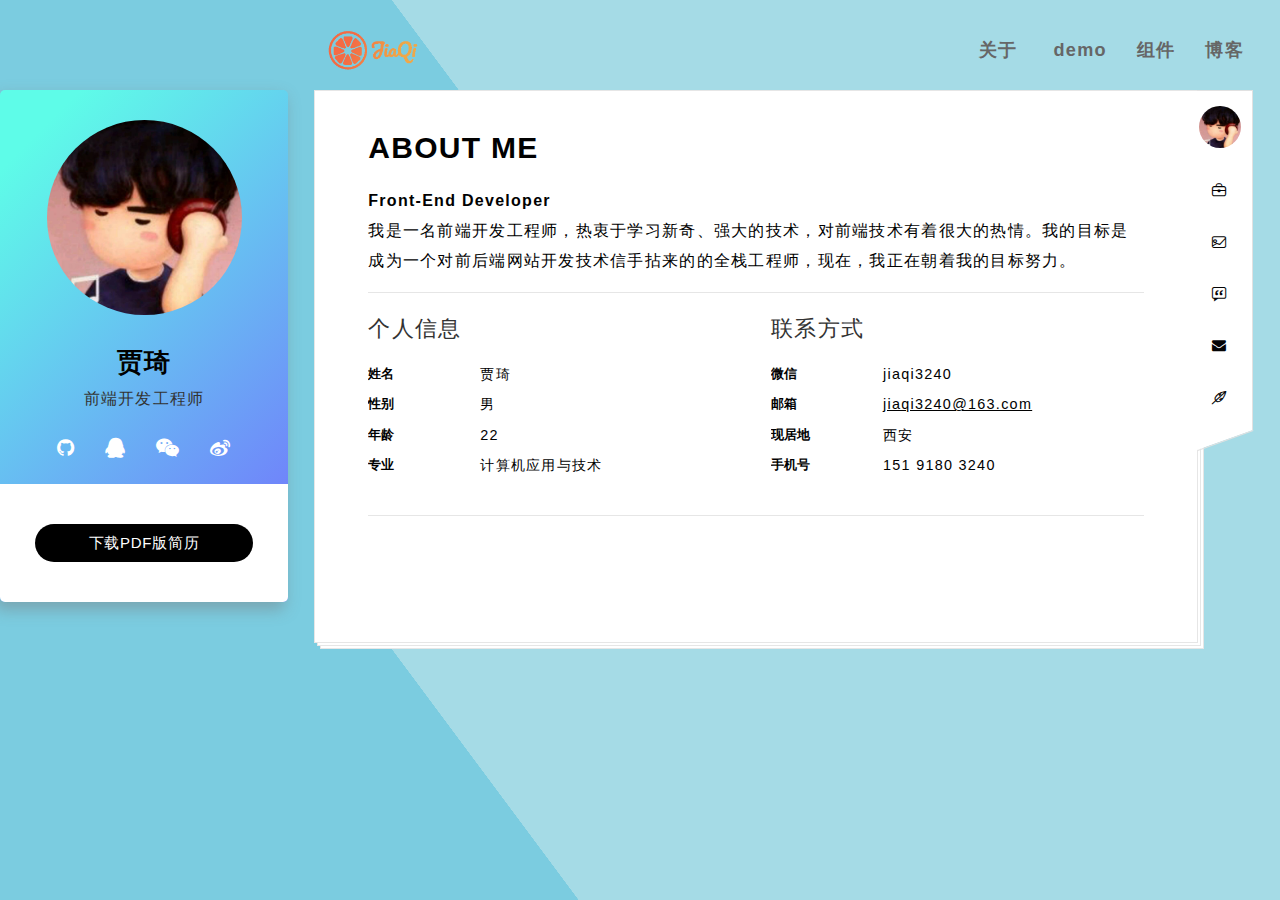
==== commit e03335c9: "sdsfgdhfjgkhljk;l'" ====
--- a/index.html
+++ b/index.html
@@ -39,7 +39,7 @@
                 <nav id="ace-main-nav">
                   <ul class="clear-list">
                     <li><a href="index.html">关于</a></li>
-                    <li><a href="##">案例</a>
+                    <li><a href="demo.html">demo</a>
                     <li><a href="##">组件</a>
                     <li><a href="https://jiaiqi.github.io">博客</a></li>
                   </ul>
@@ -67,16 +67,13 @@
           <li><a><i class="fa fa-github fa-lg"></i></a></li>
           <li><a><i class="fa fa-qq fa-lg"></i></a></li>
           <li><a><i class="fa fa-weixin fa-lg"></i></a></li>
-
           <li><a><i class="fa fa-weibo fa-lg"></i></a></li>
         </ul>
       </div>
-
       <footer class="ace-card-footer">
-        <a class="btn btn-lg btn-block btn-thin btn-upper " href="#">下载PDF版简历</a>
+        <a class="btn btn-lg btn-block btn-thin btn-upper " href="https://github.com/jiaiqi/homepage01/raw/master/%E8%B4%BE%E7%90%A6-2%E5%B9%B4-%E5%89%8D%E7%AB%AF.pdf">下载PDF版简历</a>
       </footer>
     </article><!-- #ace-card -->
-
     <div id="ace-content" class="ace-container-shift">
       <div class="ace-container">
         <div id="ace-nav-wrap" class="hidden-sm hidden-xs">
@@ -86,25 +83,25 @@
                 <ul class="clear-list">
                   <li>
                     <a href="index.html" data-tooltip="Home"><img class="avatar avatar-42"
-                        src="img/uploads/avatar/avatar.jpg" alt=""></a>
+                        src="./img/uploads/avatar/avatar.jpg" alt=""></a>
                   </li>
                   <li>
-                    <a href="experience.html" data-tooltip="Experience"><span
+                    <a href="##" data-tooltip="Experience"><span
                         class="ace-icon ace-icon-experience"></span></a>
                   </li>
                   <li>
-                    <a href="portfolio.html" data-tooltip="Portfolio"><span
+                    <a href="##" data-tooltip="Portfolio"><span
                         class="ace-icon ace-icon-portfolio"></span></a>
                   </li>
                   <li>
-                    <a href="testimonials.html" data-tooltip="References"><span
+                    <a href="##" data-tooltip="References"><span
                         class="ace-icon ace-icon-references"></span></a>
                   </li>
                   <li>
-                    <a href="contact.html" data-tooltip="Contact"><span class="ace-icon ace-icon-contact"></span></a>
+                    <a href="##" data-tooltip="Contact"><span class="ace-icon ace-icon-contact"></span></a>
                   </li>
                   <li>
-                    <a href="category.html" data-tooltip="Blog"><span class="ace-icon ace-icon-blog"></span></a>
+                    <a href="##" data-tooltip="Blog"><span class="ace-icon ace-icon-blog"></span></a>
                   </li>
                 </ul>
               </nav>
@@ -173,104 +170,6 @@
                   </div><!-- .row -->
                 </section><!-- .section -->
 
-                <section class="section brd-btm">
-                  <div class="row">
-                    <div class="col-sm-12 clear-mrg">
-                      <h2 class="title-thin text-muted">专业技能</h2>
-                      <div class="row">
-                        <div class="col-xs-12">
-                          <strong class="progress-title">- 对HTML和CSS等前端基础知识掌握的很扎实</strong>
-                        </div><!-- .col-xs-4 -->
-                        <div class="col-xs-12">
-                          <strong class="progress-title">- 熟练使用Bootstrap、swiper等类库</strong>
-                        </div><!-- .col-xs-4 -->
-                        <div class="col-xs-12">
-                          <strong class="progress-title">- 熟练运用FireBug，Chrome DevTools等调试工具</strong>
-                        </div><!-- .col-xs-4 -->
-                        <div class="col-xs-12">
-                          <strong class="progress-title">- 熟练使用ajax，axios，fetch，了解Websocket技术</strong>
-                        </div><!-- .col-xs-4 -->
-                        <div class="col-xs-12">
-                          <strong class="progress-title">- 在项目中使用过Hightcharts、Echarts图表构建工具</strong>
-                        </div><!-- .col-xs-4 -->
-                        <div class="col-xs-12">
-                          <strong class="progress-title">- 熟悉gulp，webpack等打包工具，熟悉git、svn版本管理工具</strong>
-                        </div><!-- .col-xs-4 -->
-                        <div class="col-xs-12">
-                          <strong class="progress-title">- 接触过nodejs、php，对Python、java、c#等后端语言也有了解</strong>
-                        </div><!-- .col-xs-4 -->
-                        <div class="col-xs-12">
-                          <strong class="progress-title">- 熟悉MySQL、mongodb数据库，熟练使用常用的SQL语句</strong>
-                        </div><!-- .col-xs-4 -->
-                        <div class="col-xs-12">
-                          <strong class="progress-title">- 熟练使用rem、百分比布局以及FlexBox弹性盒布局实现响应式开发，能够解决和改善各种移动端适配问题</strong>
-                        </div><!-- .col-xs-4 -->
-
-                      </div><!-- .row -->
-                    </div><!-- .col-sm-6 -->
-                </section><!-- .section -->
-
-                <section class="section brd-btm">
-                  <div class="row">
-                    <div class="col-sm-12 clear-mrg">
-                      <h2 class="title-thin text-muted">兴趣爱好</h2>
-                      <ul class="icon-list icon-list-col3 clearfix">
-                        <li><i class="fa fa-book" aria-hidden="true"></i> 读书</li>
-                        <li><i class="fa fa-music" aria-hidden="true"></i>听歌</li>
-                        <li><i class="fa fa-music" aria-hidden="true"></i>打游戏</li>
-                        <li><i class="fa fa-film" aria-hidden="true"></i>看电影</li>
-                        <li><i class="fa fa-microphone" aria-hidden="true"></i>K歌</li>
-                      </ul>
-                    </div>
-                  </div>
-                </section><!-- .section -->
-                <section class="section">
-                  <h2 class="title-thin text-muted">项目经验</h2>
-                  <div class="row">
-                    <div class="col-sm-6 clear-mrg">
-                      <div class="award-box">
-                        <figure class="award-img">
-                          <img src="" alt="项目图片">
-                        </figure>
-                        <h3 class="award-title">Lake Marcelview</h3>
-                        <div class="award-text text-muted clear-mrg">
-                          <p>项目介绍</p>
-                        </div>
-                      </div>
-                    </div><!-- .col-sm-6 -->
-                    <div class="col-sm-6 clear-mrg">
-                      <div class="award-box">
-                        <figure class="award-img">
-                          <img src="" alt="项目图片">
-                        </figure>
-
-                        <h3 class="award-title">Lake Marcel Awards</h3>
-
-                        <div class="award-text text-muted clear-mrg">
-                          <p>项目介绍</p>
-                        </div>
-                      </div>
-                    </div><!-- .col-sm-6 -->
-                  </div><!-- .row -->
-                </section><!-- .section -->
-              </div><!-- .padd-box -->
-              <!-- END: PAGE CONTENT -->
-
-            </div><!-- .ace-paper-cont -->
-          </main><!-- .ace-paper -->
-        </div><!-- .ace-paper-stock -->
-
-      </div><!-- .ace-container -->
-    </div><!-- #ace-content -->
-
-    <footer id="ace-footer" class="ace-container-shift">
-      <div class="ace-container">
-        <div class="ace-footer-cont clear-mrg">
-          <p class="text-center">Copyright &copy; 2019. Powered by Jiaqi</p>
-        </div>
-      </div><!-- .ace-container -->
-    </footer><!-- #ace-footer -->
-
   </div><!-- .ace-wrapper -->
 </body>
 
--- a/css/style.css
+++ b/css/style.css
@@ -2018,13 +2018,31 @@
 
 @media (max-width: 767px) {
   .hidden-xs {
-    display: none !important;
+    display: flex !important;
+  }
+  .ace-container{
+    padding:0 !important;
+  }
+  #ace-main-nav{
+    width: 100% !important;
+  }
+  #ace-main-nav ul{
+    display: flex;
+    justify-content: space-between;
+  }
+  #ace-main-nav ul li{
+    flex: 1;
+    text-align: center;
+    margin-left: 0px !important;
+  }
+  #ace-main-nav ul li:nth-child(2n+1){
+    display: none;
   }
 }
 
 @media (min-width: 768px) and (max-width: 991px) {
   .hidden-sm {
-    display: none !important;
+    /* width: 300px !important; */
   }
 }
 
